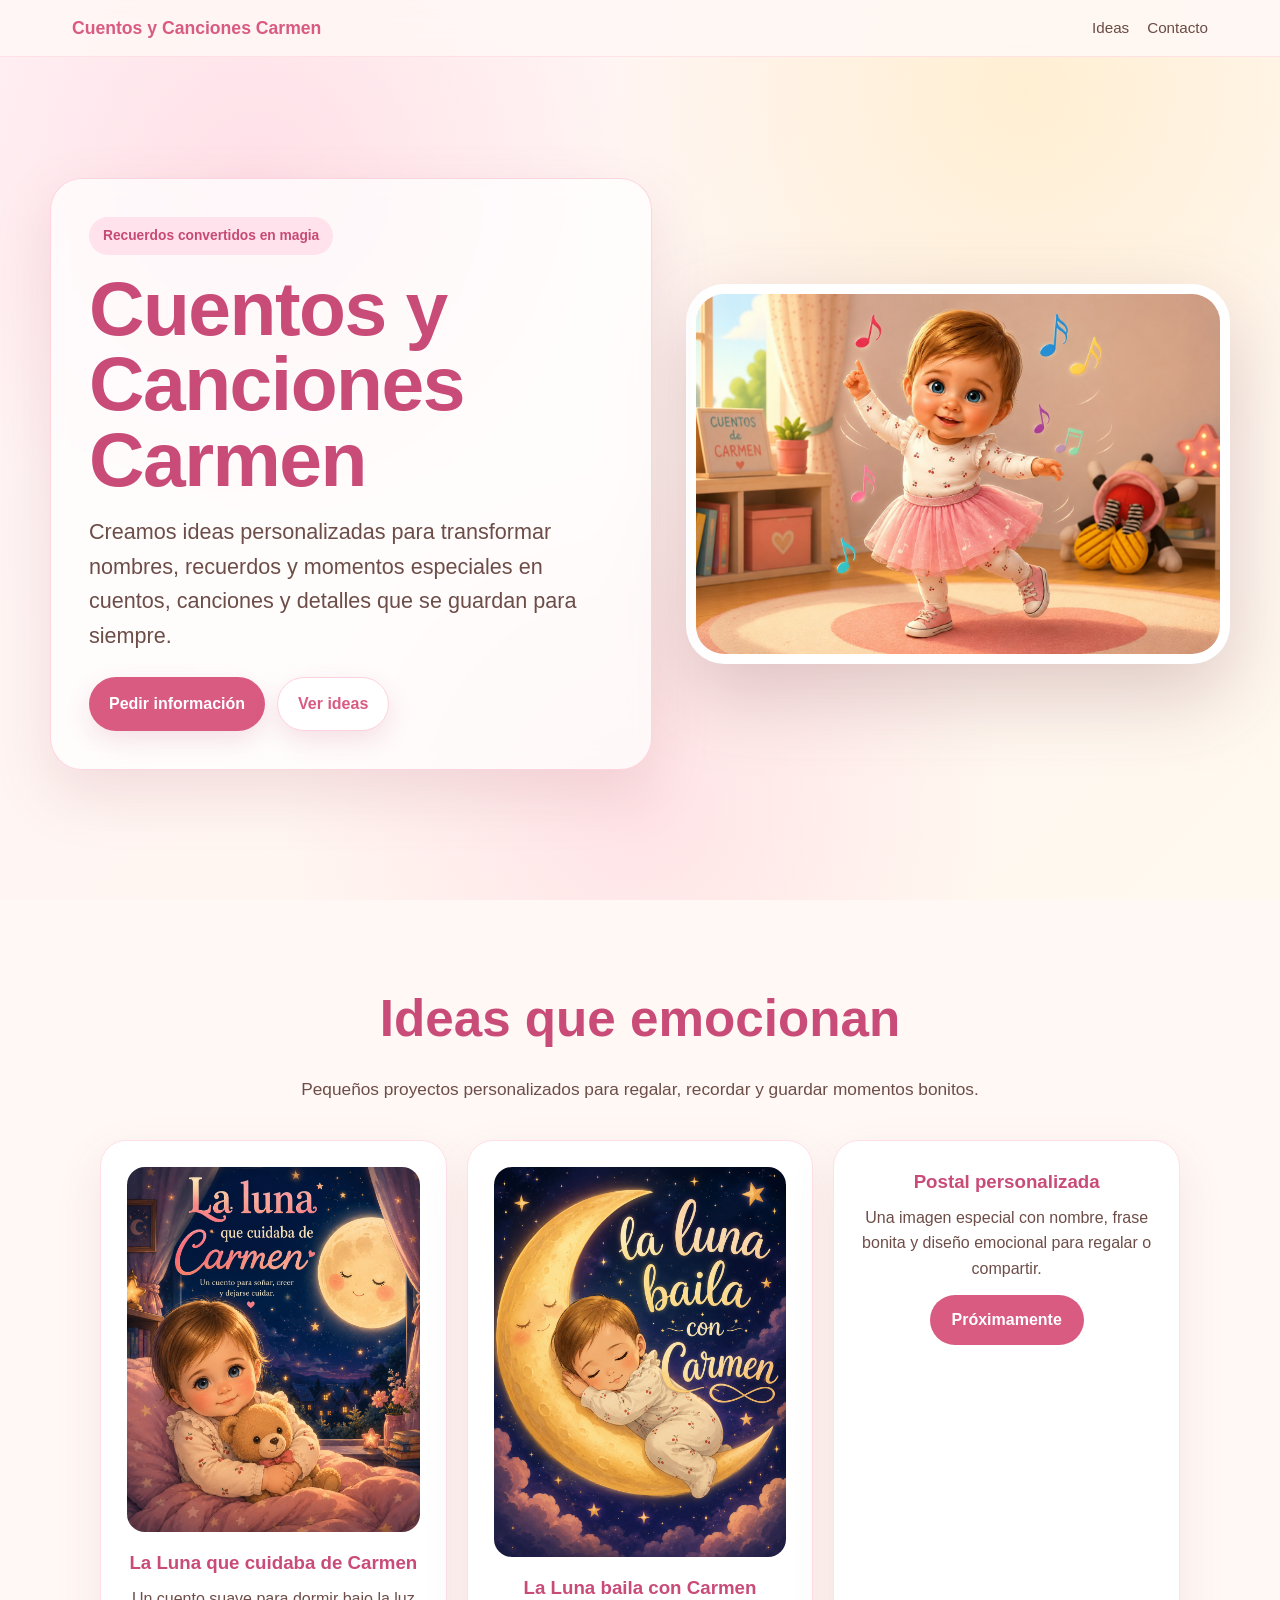
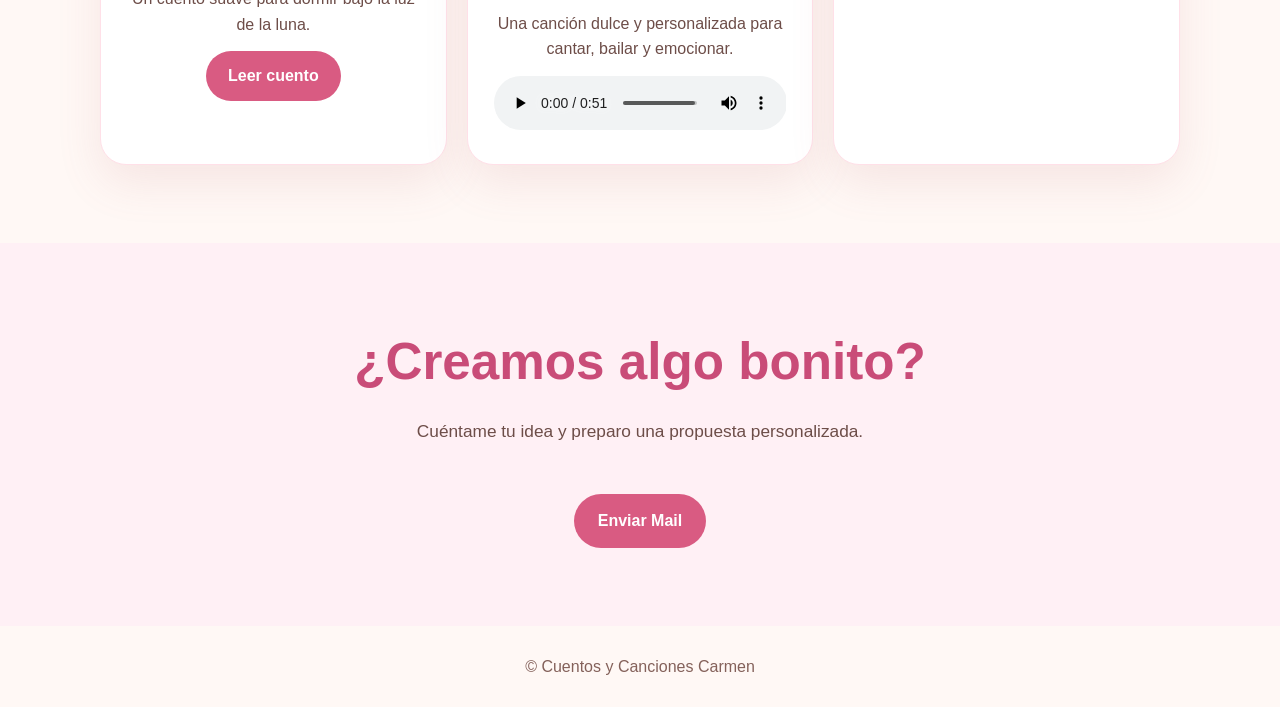
==== index.html @ cefacd6f "Update index.html" ====
<!DOCTYPE html>
<html lang="es">
<head>
  <meta charset="UTF-8" />
  <meta name="viewport" content="width=device-width, initial-scale=1.0" />
  <title>Cuentos y Canciones Carmen</title>
  <meta name="description" content="Ideas personalizadas para convertir recuerdos bonitos en cuentos, canciones y detalles únicos." />

  <style>
    *{box-sizing:border-box;margin:0;padding:0}
    html{scroll-behavior:smooth}
    body{font-family:Arial, Helvetica, sans-serif;background:#fff8f5;color:#4a2f2a;line-height:1.6;overflow-x:hidden}
    a{text-decoration:none;color:inherit}

    .navbar{position:fixed;top:0;left:0;width:100%;z-index:20;background:rgba(255,248,245,.88);backdrop-filter:blur(12px);border-bottom:1px solid rgba(255,198,211,.45)}
    .nav-inner{max-width:1180px;margin:auto;padding:14px 22px;display:flex;align-items:center;justify-content:space-between;gap:16px}
    .logo{font-weight:800;color:#d95b82;font-size:1.1rem}
    .menu{display:flex;gap:18px;font-size:.95rem;color:#6b4b45}
    .menu a:hover{color:#d95b82}

    .hero{min-height:100vh;position:relative;display:flex;align-items:center;justify-content:center;padding:92px 20px 44px;overflow:hidden;background:linear-gradient(135deg,#fff3f5,#fff9ef)}
    .hero::before{content:"";position:absolute;inset:0;background:radial-gradient(circle at 20% 20%,rgba(255,213,225,.65),transparent 30%),radial-gradient(circle at 80% 10%,rgba(255,230,171,.45),transparent 32%),radial-gradient(circle at 50% 90%,rgba(255,195,214,.38),transparent 35%);z-index:0}
    .hero-wrap{position:relative;z-index:2;width:min(1180px,100%);display:grid;grid-template-columns:1.05fr .95fr;align-items:center;gap:34px}
    .hero-text{background:rgba(255,255,255,.72);border:1px solid rgba(255,199,214,.75);box-shadow:0 24px 60px rgba(165,85,98,.16);border-radius:32px;padding:38px;backdrop-filter:blur(10px)}
    .eyebrow{display:inline-block;background:#ffe2eb;color:#c64a74;padding:8px 14px;border-radius:999px;font-weight:700;font-size:.86rem;margin-bottom:16px}
    h1{font-size:clamp(2.3rem,6vw,5.2rem);line-height:.98;color:#c94c78;margin-bottom:18px;letter-spacing:-1.5px}
    .subtitle{font-size:clamp(1.05rem,2vw,1.35rem);color:#6d4d48;max-width:560px;margin-bottom:24px}
    .buttons{display:flex;flex-wrap:wrap;gap:12px}
    .btn{display:inline-flex;align-items:center;justify-content:center;padding:13px 20px;border-radius:999px;font-weight:800;transition:.25s ease;box-shadow:0 10px 24px rgba(194,83,117,.16)}
    .btn.primary{background:#d95b82;color:white}
    .btn.secondary{background:white;color:#d95b82;border:1px solid #ffd0dd}
    .btn:hover{transform:translateY(-2px)}

    .hero-image-card{border-radius:38px;overflow:hidden;box-shadow:0 30px 80px rgba(137,74,82,.28);border:10px solid rgba(255,255,255,.85);background:white}
    .hero-image-card img{display:block;width:100%;height:100%;min-height:360px;max-height:720px;object-fit:cover;object-position:center}

    section{padding:78px 22px}
    .container{max-width:1080px;margin:auto}
    .section-title{text-align:center;font-size:clamp(2rem,4vw,3.2rem);color:#c94c78;margin-bottom:16px}
    .section-text{text-align:center;max-width:760px;margin:0 auto 36px;color:#6d4d48;font-size:1.08rem}

    .cards{display:grid;grid-template-columns:repeat(3,1fr);gap:20px}
    .card{background:white;border-radius:26px;padding:26px;box-shadow:0 18px 45px rgba(180,99,111,.12);border:1px solid #ffe0e8;text-align:center}
    .card h3{color:#c94c78;margin-bottom:8px}
    .card p{color:#6d4d48}

    .idea-image{
      width:100%;
      max-width:440px;
      height:auto;
      border-radius:18px;
      display:block;
      margin:0 auto 16px;
    }

    .btn-idea{
      display:inline-block;
      margin-top:14px;
      padding:12px 22px;
      background:#d95b82;
      color:white;
      border-radius:999px;
      font-weight:800;
      transition:.25s ease;
    }

    .btn-idea:hover{
      background:#c94c78;
      transform:translateY(-2px);
    }

    audio{
      width:100%;
      margin-top:14px;
    }

    .contact{background:#fff0f5;text-align:center}
    .mail{display:inline-flex;margin-top:12px;background:#d95b82;color:white;padding:14px 24px;border-radius:999px;font-weight:800}
    footer{text-align:center;padding:28px;color:#84615a;background:#fff8f5}

    @media(max-width:850px){
      .menu{display:none}
      .hero{padding-top:86px}
      .hero-wrap{grid-template-columns:1fr;gap:24px}
      .hero-text{padding:28px;border-radius:26px;text-align:center;order:2}
      .buttons{justify-content:center}
      .hero-image-card{order:1;border-width:7px;border-radius:28px}
      .hero-image-card img{min-height:300px;max-height:480px}
      .cards{grid-template-columns:1fr}
    }
  </style>
</head>

<body>

  <header class="navbar">
    <div class="nav-inner">
      <a class="logo" href="#inicio">Cuentos y Canciones Carmen</a>
      <nav class="menu">
        <a href="#ideas">Ideas</a>
        <a href="#contacto">Contacto</a>
      </nav>
    </div>
  </header>

  <main id="inicio" class="hero">
    <div class="hero-wrap">
      <div class="hero-text">
        <span class="eyebrow">Recuerdos convertidos en magia</span>
        <h1>Cuentos y Canciones Carmen</h1>
        <p class="subtitle">Creamos ideas personalizadas para transformar nombres, recuerdos y momentos especiales en cuentos, canciones y detalles que se guardan para siempre.</p>
        <div class="buttons">
          <a class="btn primary" href="#contacto">Pedir información</a>
          <a class="btn secondary" href="#ideas">Ver ideas</a>
        </div>
      </div>

      <div class="hero-image-card">
        <img src="hero-carmen.jpg" alt="Niña animada en un mundo mágico" />
      </div>
    </div>
  </main>

  <section id="ideas">
    <div class="container">
      <h2 class="section-title">Ideas que emocionan</h2>
      <p class="section-text">Pequeños proyectos personalizados para regalar, recordar y guardar momentos bonitos.</p>

      <div class="cards">

        <article class="card">
          <img src="portada-luna-carmen.png"
               alt="La Luna que cuidaba de Carmen"
               class="idea-image">

          <h3>La Luna que cuidaba de Carmen</h3>
          <p>Un cuento suave para dormir bajo la luz de la luna.</p>

          <a href="luna-carmen.html"
             target="_blank"
             class="btn-idea">
            Leer cuento
          </a>
        </article>

        <article class="card">
          <img src="luna-carmen.png"
               alt="La Luna baila con Carmen"
               class="idea-image">

          <h3>La Luna baila con Carmen</h3>
          <p>Una canción dulce y personalizada para cantar, bailar y emocionar.</p>

          <audio controls>
            <source src="la-luna-baila-con-carmen.mp3" type="audio/mpeg">
            Tu navegador no soporta audio.
          </audio>
        </article>

        <article class="card">
          <h3>Postal personalizada</h3>
          <p>Una imagen especial con nombre, frase bonita y diseño emocional para regalar o compartir.</p>

          <a href="#contacto" class="btn-idea">
            Próximamente
          </a>
        </article>

      </div>
    </div>
  </section>

  <section id="contacto" class="contact">
    <div class="container">
      <h2 class="section-title">¿Creamos algo bonito?</h2>
      <p class="section-text">Cuéntame tu idea y preparo una propuesta personalizada.</p>
      <a class="mail" href="mailto:carmenycuentos@gmail.com">Enviar Mail</a>
    </div>
  </section>

  <footer>© Cuentos y Canciones Carmen</footer>

</body>
</html>
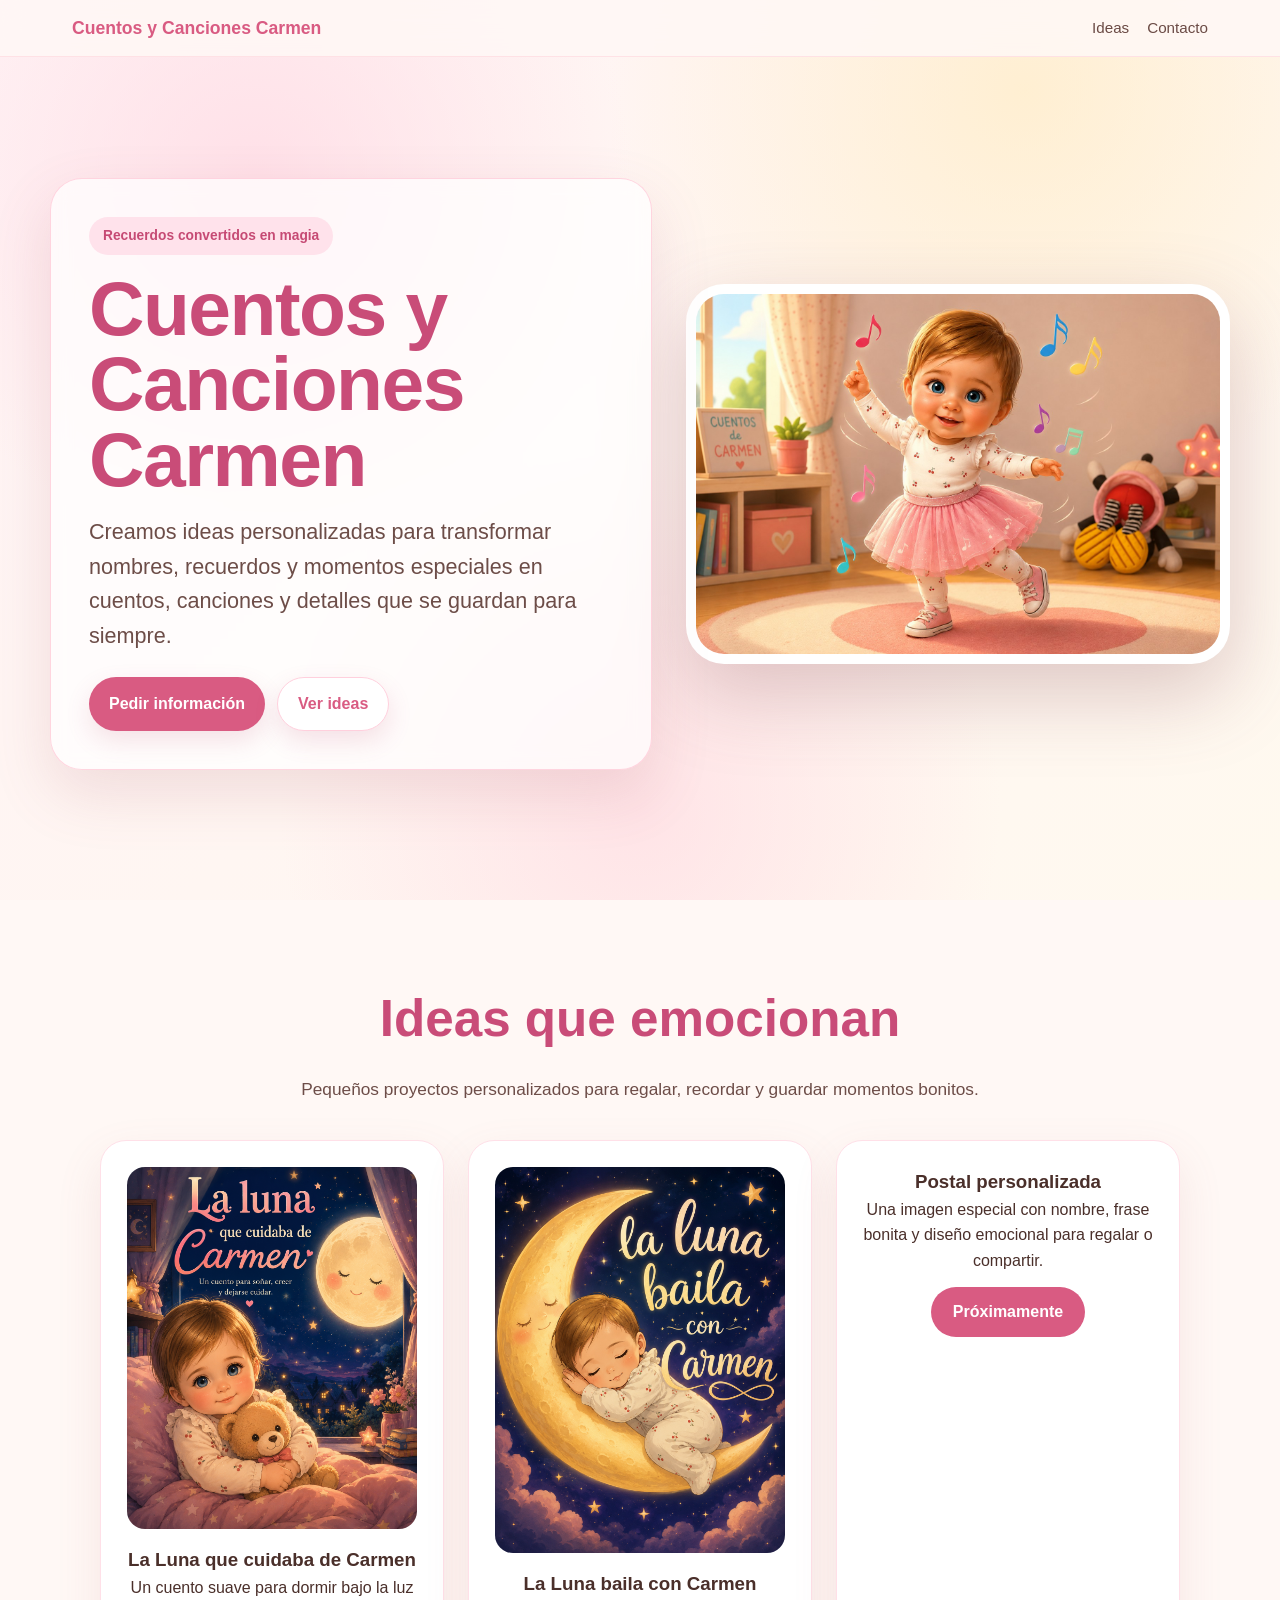
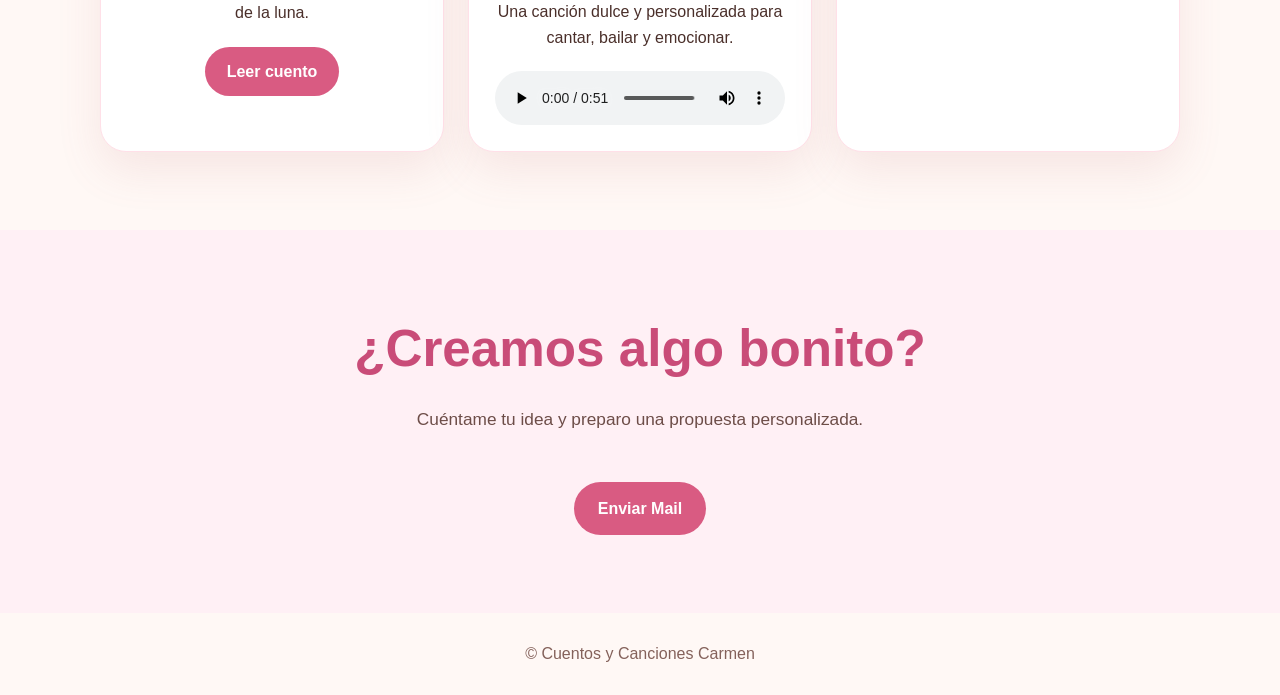
==== commit 5ea19fe7: "Update index.html" ====
--- a/index.html
+++ b/index.html
@@ -38,11 +38,49 @@
     .container{max-width:1080px;margin:auto}
     .section-title{text-align:center;font-size:clamp(2rem,4vw,3.2rem);color:#c94c78;margin-bottom:16px}
     .section-text{text-align:center;max-width:760px;margin:0 auto 36px;color:#6d4d48;font-size:1.08rem}
-
-    .cards{display:grid;grid-template-columns:repeat(3,1fr);gap:20px}
-    .card{background:white;border-radius:26px;padding:26px;box-shadow:0 18px 45px rgba(180,99,111,.12);border:1px solid #ffe0e8;text-align:center}
-    .card h3{color:#c94c78;margin-bottom:8px}
-    .card p{color:#6d4d48}
+.cards{
+  display:grid;
+  grid-template-columns:repeat(3,1fr);
+  gap:24px;
+  align-items:stretch;
+}
+
+.card{
+  background:white;
+  border-radius:26px;
+  padding:26px;
+  box-shadow:0 18px 45px rgba(180,99,111,.12);
+  border:1px solid #ffe0e8;
+  text-align:center;
+  display:flex;
+  flex-direction:column;
+  align-items:center;
+}
+
+.card p{
+  min-height:58px;
+}
+
+.idea-image{
+  width:100%;
+  max-width:330px;
+  height:410px;
+  object-fit:cover;
+  border-radius:18px;
+  display:block;
+  margin:0 auto 20px;
+}
+
+.btn-idea{
+  display:inline-block;
+  margin-top:auto;
+  padding:12px 22px;
+  background:#d95b82;
+  color:white;
+  border-radius:999px;
+  font-weight:800;
+  transition:.25s ease;
+}
 
     .idea-image{
       width:100%;
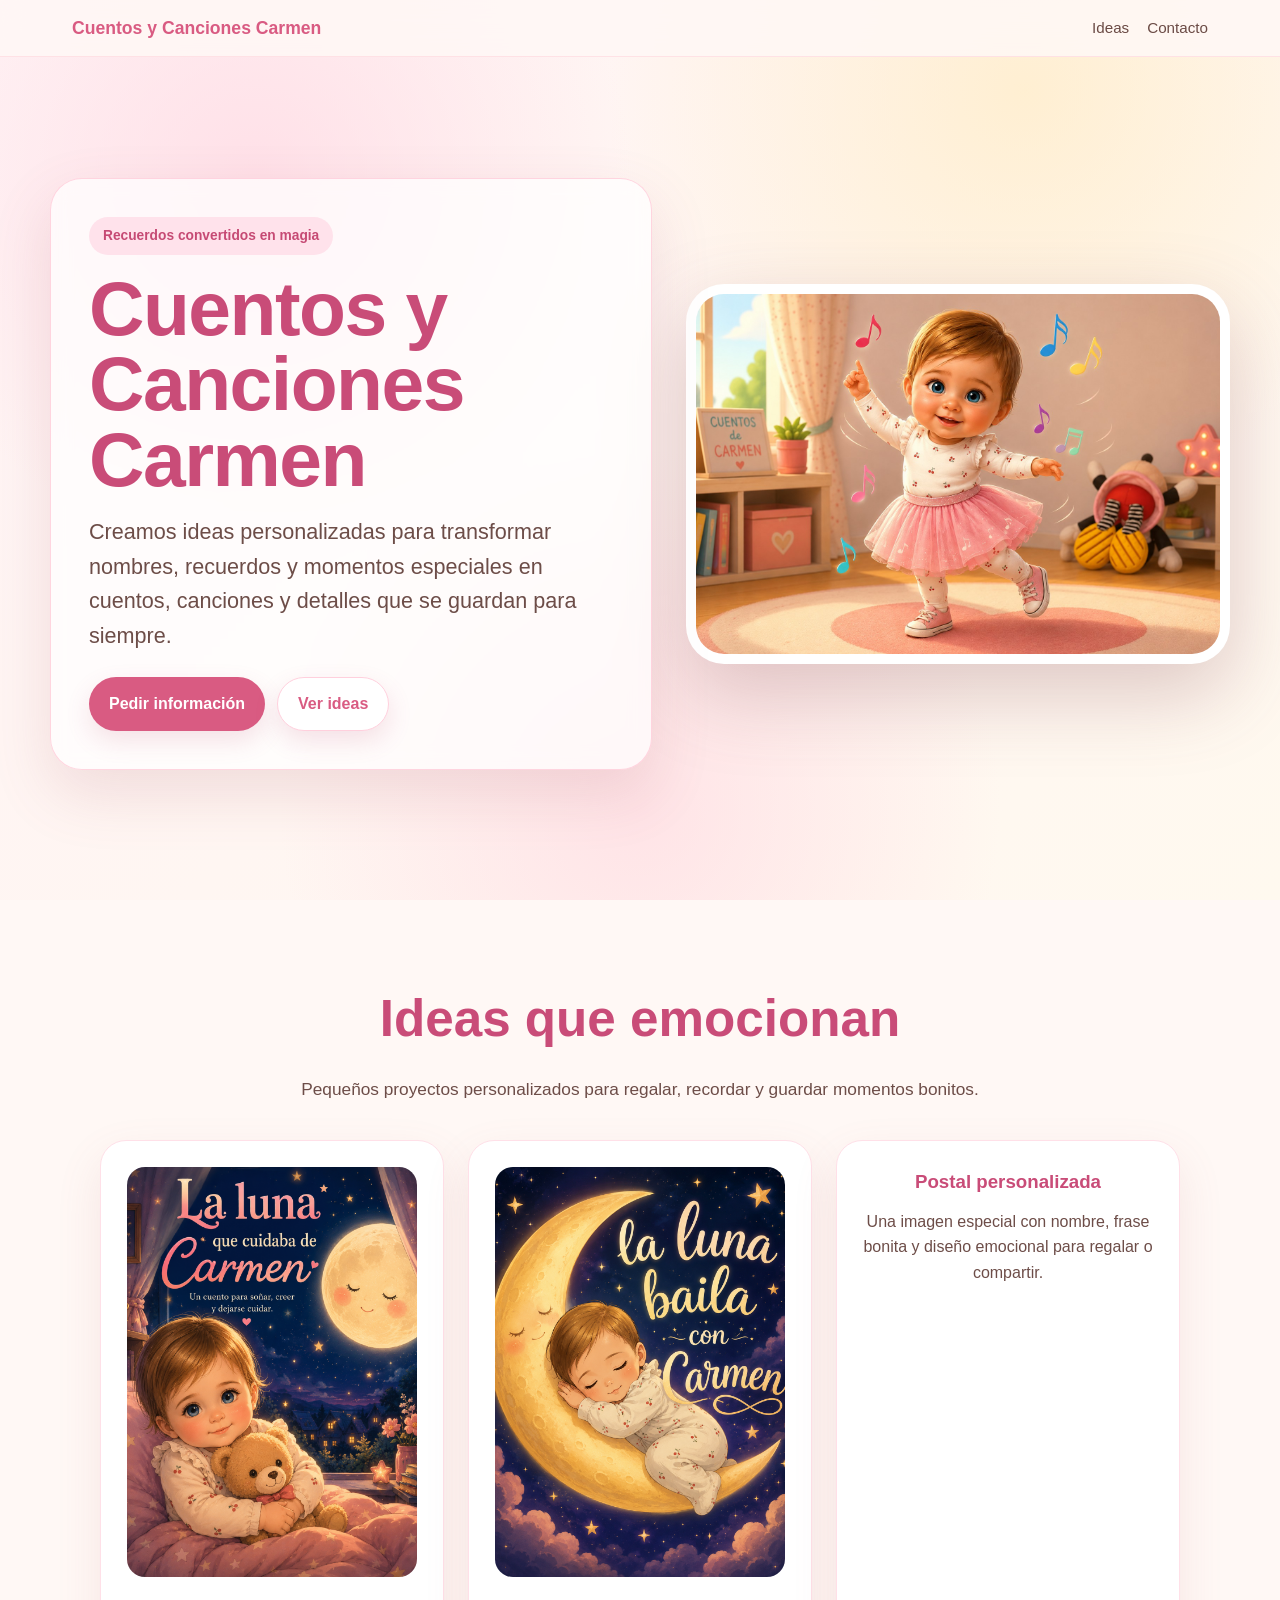
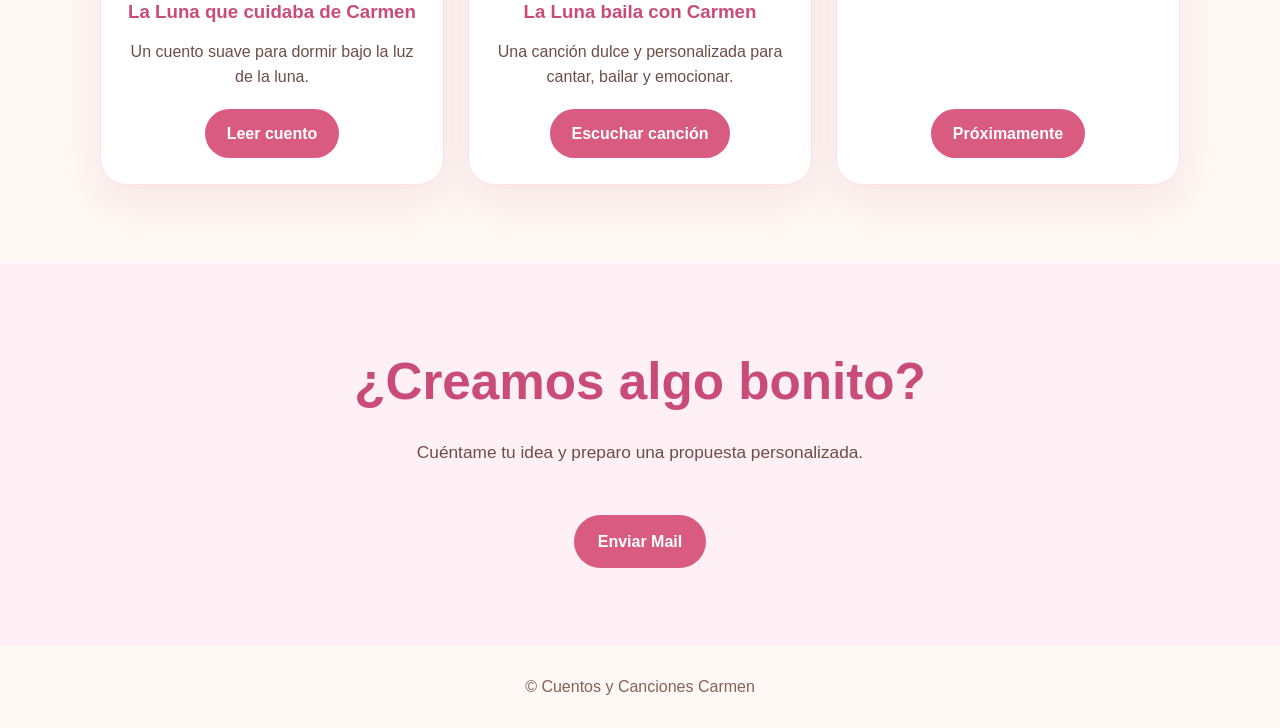
==== commit 668ad75e: "Update index.html" ====
--- a/index.html
+++ b/index.html
@@ -3,97 +3,257 @@
 <head>
   <meta charset="UTF-8" />
   <meta name="viewport" content="width=device-width, initial-scale=1.0" />
+
   <title>Cuentos y Canciones Carmen</title>
+
   <meta name="description" content="Ideas personalizadas para convertir recuerdos bonitos en cuentos, canciones y detalles únicos." />
 
   <style>
-    *{box-sizing:border-box;margin:0;padding:0}
-    html{scroll-behavior:smooth}
-    body{font-family:Arial, Helvetica, sans-serif;background:#fff8f5;color:#4a2f2a;line-height:1.6;overflow-x:hidden}
-    a{text-decoration:none;color:inherit}
-
-    .navbar{position:fixed;top:0;left:0;width:100%;z-index:20;background:rgba(255,248,245,.88);backdrop-filter:blur(12px);border-bottom:1px solid rgba(255,198,211,.45)}
-    .nav-inner{max-width:1180px;margin:auto;padding:14px 22px;display:flex;align-items:center;justify-content:space-between;gap:16px}
-    .logo{font-weight:800;color:#d95b82;font-size:1.1rem}
-    .menu{display:flex;gap:18px;font-size:.95rem;color:#6b4b45}
-    .menu a:hover{color:#d95b82}
-
-    .hero{min-height:100vh;position:relative;display:flex;align-items:center;justify-content:center;padding:92px 20px 44px;overflow:hidden;background:linear-gradient(135deg,#fff3f5,#fff9ef)}
-    .hero::before{content:"";position:absolute;inset:0;background:radial-gradient(circle at 20% 20%,rgba(255,213,225,.65),transparent 30%),radial-gradient(circle at 80% 10%,rgba(255,230,171,.45),transparent 32%),radial-gradient(circle at 50% 90%,rgba(255,195,214,.38),transparent 35%);z-index:0}
-    .hero-wrap{position:relative;z-index:2;width:min(1180px,100%);display:grid;grid-template-columns:1.05fr .95fr;align-items:center;gap:34px}
-    .hero-text{background:rgba(255,255,255,.72);border:1px solid rgba(255,199,214,.75);box-shadow:0 24px 60px rgba(165,85,98,.16);border-radius:32px;padding:38px;backdrop-filter:blur(10px)}
-    .eyebrow{display:inline-block;background:#ffe2eb;color:#c64a74;padding:8px 14px;border-radius:999px;font-weight:700;font-size:.86rem;margin-bottom:16px}
-    h1{font-size:clamp(2.3rem,6vw,5.2rem);line-height:.98;color:#c94c78;margin-bottom:18px;letter-spacing:-1.5px}
-    .subtitle{font-size:clamp(1.05rem,2vw,1.35rem);color:#6d4d48;max-width:560px;margin-bottom:24px}
-    .buttons{display:flex;flex-wrap:wrap;gap:12px}
-    .btn{display:inline-flex;align-items:center;justify-content:center;padding:13px 20px;border-radius:999px;font-weight:800;transition:.25s ease;box-shadow:0 10px 24px rgba(194,83,117,.16)}
-    .btn.primary{background:#d95b82;color:white}
-    .btn.secondary{background:white;color:#d95b82;border:1px solid #ffd0dd}
-    .btn:hover{transform:translateY(-2px)}
-
-    .hero-image-card{border-radius:38px;overflow:hidden;box-shadow:0 30px 80px rgba(137,74,82,.28);border:10px solid rgba(255,255,255,.85);background:white}
-    .hero-image-card img{display:block;width:100%;height:100%;min-height:360px;max-height:720px;object-fit:cover;object-position:center}
-
-    section{padding:78px 22px}
-    .container{max-width:1080px;margin:auto}
-    .section-title{text-align:center;font-size:clamp(2rem,4vw,3.2rem);color:#c94c78;margin-bottom:16px}
-    .section-text{text-align:center;max-width:760px;margin:0 auto 36px;color:#6d4d48;font-size:1.08rem}
-.cards{
-  display:grid;
-  grid-template-columns:repeat(3,1fr);
-  gap:24px;
-  align-items:stretch;
-}
-
-.card{
-  background:white;
-  border-radius:26px;
-  padding:26px;
-  box-shadow:0 18px 45px rgba(180,99,111,.12);
-  border:1px solid #ffe0e8;
-  text-align:center;
-  display:flex;
-  flex-direction:column;
-  align-items:center;
-}
-
-.card p{
-  min-height:58px;
-}
-
-.idea-image{
-  width:100%;
-  max-width:330px;
-  height:410px;
-  object-fit:cover;
-  border-radius:18px;
-  display:block;
-  margin:0 auto 20px;
-}
-
-.btn-idea{
-  display:inline-block;
-  margin-top:auto;
-  padding:12px 22px;
-  background:#d95b82;
-  color:white;
-  border-radius:999px;
-  font-weight:800;
-  transition:.25s ease;
-}
+
+    *{
+      box-sizing:border-box;
+      margin:0;
+      padding:0;
+    }
+
+    html{
+      scroll-behavior:smooth;
+    }
+
+    body{
+      font-family:Arial, Helvetica, sans-serif;
+      background:#fff8f5;
+      color:#4a2f2a;
+      line-height:1.6;
+      overflow-x:hidden;
+    }
+
+    a{
+      text-decoration:none;
+      color:inherit;
+    }
+
+    .navbar{
+      position:fixed;
+      top:0;
+      left:0;
+      width:100%;
+      z-index:20;
+      background:rgba(255,248,245,.88);
+      backdrop-filter:blur(12px);
+      border-bottom:1px solid rgba(255,198,211,.45);
+    }
+
+    .nav-inner{
+      max-width:1180px;
+      margin:auto;
+      padding:14px 22px;
+      display:flex;
+      align-items:center;
+      justify-content:space-between;
+      gap:16px;
+    }
+
+    .logo{
+      font-weight:800;
+      color:#d95b82;
+      font-size:1.1rem;
+    }
+
+    .menu{
+      display:flex;
+      gap:18px;
+      font-size:.95rem;
+      color:#6b4b45;
+    }
+
+    .menu a:hover{
+      color:#d95b82;
+    }
+
+    .hero{
+      min-height:100vh;
+      position:relative;
+      display:flex;
+      align-items:center;
+      justify-content:center;
+      padding:92px 20px 44px;
+      overflow:hidden;
+      background:linear-gradient(135deg,#fff3f5,#fff9ef);
+    }
+
+    .hero::before{
+      content:"";
+      position:absolute;
+      inset:0;
+      background:
+      radial-gradient(circle at 20% 20%,rgba(255,213,225,.65),transparent 30%),
+      radial-gradient(circle at 80% 10%,rgba(255,230,171,.45),transparent 32%),
+      radial-gradient(circle at 50% 90%,rgba(255,195,214,.38),transparent 35%);
+      z-index:0;
+    }
+
+    .hero-wrap{
+      position:relative;
+      z-index:2;
+      width:min(1180px,100%);
+      display:grid;
+      grid-template-columns:1.05fr .95fr;
+      align-items:center;
+      gap:34px;
+    }
+
+    .hero-text{
+      background:rgba(255,255,255,.72);
+      border:1px solid rgba(255,199,214,.75);
+      box-shadow:0 24px 60px rgba(165,85,98,.16);
+      border-radius:32px;
+      padding:38px;
+      backdrop-filter:blur(10px);
+    }
+
+    .eyebrow{
+      display:inline-block;
+      background:#ffe2eb;
+      color:#c64a74;
+      padding:8px 14px;
+      border-radius:999px;
+      font-weight:700;
+      font-size:.86rem;
+      margin-bottom:16px;
+    }
+
+    h1{
+      font-size:clamp(2.3rem,6vw,5.2rem);
+      line-height:.98;
+      color:#c94c78;
+      margin-bottom:18px;
+      letter-spacing:-1.5px;
+    }
+
+    .subtitle{
+      font-size:clamp(1.05rem,2vw,1.35rem);
+      color:#6d4d48;
+      max-width:560px;
+      margin-bottom:24px;
+    }
+
+    .buttons{
+      display:flex;
+      flex-wrap:wrap;
+      gap:12px;
+    }
+
+    .btn{
+      display:inline-flex;
+      align-items:center;
+      justify-content:center;
+      padding:13px 20px;
+      border-radius:999px;
+      font-weight:800;
+      transition:.25s ease;
+      box-shadow:0 10px 24px rgba(194,83,117,.16);
+    }
+
+    .btn.primary{
+      background:#d95b82;
+      color:white;
+    }
+
+    .btn.secondary{
+      background:white;
+      color:#d95b82;
+      border:1px solid #ffd0dd;
+    }
+
+    .btn:hover{
+      transform:translateY(-2px);
+    }
+
+    .hero-image-card{
+      border-radius:38px;
+      overflow:hidden;
+      box-shadow:0 30px 80px rgba(137,74,82,.28);
+      border:10px solid rgba(255,255,255,.85);
+      background:white;
+    }
+
+    .hero-image-card img{
+      display:block;
+      width:100%;
+      height:100%;
+      min-height:360px;
+      max-height:720px;
+      object-fit:cover;
+      object-position:center;
+    }
+
+    section{
+      padding:78px 22px;
+    }
+
+    .container{
+      max-width:1080px;
+      margin:auto;
+    }
+
+    .section-title{
+      text-align:center;
+      font-size:clamp(2rem,4vw,3.2rem);
+      color:#c94c78;
+      margin-bottom:16px;
+    }
+
+    .section-text{
+      text-align:center;
+      max-width:760px;
+      margin:0 auto 36px;
+      color:#6d4d48;
+      font-size:1.08rem;
+    }
+
+    .cards{
+      display:grid;
+      grid-template-columns:repeat(3,1fr);
+      gap:24px;
+      align-items:stretch;
+    }
+
+    .card{
+      background:white;
+      border-radius:26px;
+      padding:26px;
+      box-shadow:0 18px 45px rgba(180,99,111,.12);
+      border:1px solid #ffe0e8;
+      text-align:center;
+      display:flex;
+      flex-direction:column;
+      align-items:center;
+    }
+
+    .card h3{
+      color:#c94c78;
+      margin-bottom:12px;
+    }
+
+    .card p{
+      color:#6d4d48;
+      min-height:70px;
+    }
 
     .idea-image{
       width:100%;
-      max-width:440px;
-      height:auto;
+      max-width:330px;
+      height:410px;
+      object-fit:cover;
       border-radius:18px;
       display:block;
-      margin:0 auto 16px;
+      margin:0 auto 20px;
     }
 
     .btn-idea{
       display:inline-block;
-      margin-top:14px;
+      margin-top:auto;
       padding:12px 22px;
       background:#d95b82;
       color:white;
@@ -107,25 +267,71 @@
       transform:translateY(-2px);
     }
 
-    audio{
-      width:100%;
-      margin-top:14px;
-    }
-
-    .contact{background:#fff0f5;text-align:center}
-    .mail{display:inline-flex;margin-top:12px;background:#d95b82;color:white;padding:14px 24px;border-radius:999px;font-weight:800}
-    footer{text-align:center;padding:28px;color:#84615a;background:#fff8f5}
+    .contact{
+      background:#fff0f5;
+      text-align:center;
+    }
+
+    .mail{
+      display:inline-flex;
+      margin-top:12px;
+      background:#d95b82;
+      color:white;
+      padding:14px 24px;
+      border-radius:999px;
+      font-weight:800;
+    }
+
+    footer{
+      text-align:center;
+      padding:28px;
+      color:#84615a;
+      background:#fff8f5;
+    }
 
     @media(max-width:850px){
-      .menu{display:none}
-      .hero{padding-top:86px}
-      .hero-wrap{grid-template-columns:1fr;gap:24px}
-      .hero-text{padding:28px;border-radius:26px;text-align:center;order:2}
-      .buttons{justify-content:center}
-      .hero-image-card{order:1;border-width:7px;border-radius:28px}
-      .hero-image-card img{min-height:300px;max-height:480px}
-      .cards{grid-template-columns:1fr}
-    }
+
+      .menu{
+        display:none;
+      }
+
+      .hero{
+        padding-top:86px;
+      }
+
+      .hero-wrap{
+        grid-template-columns:1fr;
+        gap:24px;
+      }
+
+      .hero-text{
+        padding:28px;
+        border-radius:26px;
+        text-align:center;
+        order:2;
+      }
+
+      .buttons{
+        justify-content:center;
+      }
+
+      .hero-image-card{
+        order:1;
+        border-width:7px;
+        border-radius:28px;
+      }
+
+      .hero-image-card img{
+        min-height:300px;
+        max-height:480px;
+      }
+
+      .cards{
+        grid-template-columns:1fr;
+      }
+
+    }
+
   </style>
 </head>
 
@@ -134,6 +340,7 @@
   <header class="navbar">
     <div class="nav-inner">
       <a class="logo" href="#inicio">Cuentos y Canciones Carmen</a>
+
       <nav class="menu">
         <a href="#ideas">Ideas</a>
         <a href="#contacto">Contacto</a>
@@ -142,81 +349,150 @@
   </header>
 
   <main id="inicio" class="hero">
+
     <div class="hero-wrap">
+
       <div class="hero-text">
-        <span class="eyebrow">Recuerdos convertidos en magia</span>
-        <h1>Cuentos y Canciones Carmen</h1>
-        <p class="subtitle">Creamos ideas personalizadas para transformar nombres, recuerdos y momentos especiales en cuentos, canciones y detalles que se guardan para siempre.</p>
+
+        <span class="eyebrow">
+          Recuerdos convertidos en magia
+        </span>
+
+        <h1>
+          Cuentos y Canciones Carmen
+        </h1>
+
+        <p class="subtitle">
+          Creamos ideas personalizadas para transformar nombres, recuerdos y momentos especiales en cuentos, canciones y detalles que se guardan para siempre.
+        </p>
+
         <div class="buttons">
-          <a class="btn primary" href="#contacto">Pedir información</a>
-          <a class="btn secondary" href="#ideas">Ver ideas</a>
+          <a class="btn primary" href="#contacto">
+            Pedir información
+          </a>
+
+          <a class="btn secondary" href="#ideas">
+            Ver ideas
+          </a>
         </div>
+
       </div>
 
       <div class="hero-image-card">
         <img src="hero-carmen.jpg" alt="Niña animada en un mundo mágico" />
       </div>
+
     </div>
+
   </main>
 
   <section id="ideas">
+
     <div class="container">
-      <h2 class="section-title">Ideas que emocionan</h2>
-      <p class="section-text">Pequeños proyectos personalizados para regalar, recordar y guardar momentos bonitos.</p>
+
+      <h2 class="section-title">
+        Ideas que emocionan
+      </h2>
+
+      <p class="section-text">
+        Pequeños proyectos personalizados para regalar, recordar y guardar momentos bonitos.
+      </p>
 
       <div class="cards">
 
         <article class="card">
-          <img src="portada-luna-carmen.png"
-               alt="La Luna que cuidaba de Carmen"
-               class="idea-image">
-
-          <h3>La Luna que cuidaba de Carmen</h3>
-          <p>Un cuento suave para dormir bajo la luz de la luna.</p>
+
+          <img
+            src="portada-luna-carmen.png"
+            alt="La Luna que cuidaba de Carmen"
+            class="idea-image">
+
+          <h3>
+            La Luna que cuidaba de Carmen
+          </h3>
+
+          <p>
+            Un cuento suave para dormir bajo la luz de la luna.
+          </p>
 
           <a href="luna-carmen.html"
              target="_blank"
              class="btn-idea">
             Leer cuento
           </a>
+
         </article>
 
         <article class="card">
-          <img src="luna-carmen.png"
-               alt="La Luna baila con Carmen"
-               class="idea-image">
-
-          <h3>La Luna baila con Carmen</h3>
-          <p>Una canción dulce y personalizada para cantar, bailar y emocionar.</p>
-
-          <audio controls>
-            <source src="la-luna-baila-con-carmen.mp3" type="audio/mpeg">
-            Tu navegador no soporta audio.
-          </audio>
+
+          <img
+            src="luna-carmen.png"
+            alt="La Luna baila con Carmen"
+            class="idea-image">
+
+          <h3>
+            La Luna baila con Carmen
+          </h3>
+
+          <p>
+            Una canción dulce y personalizada para cantar, bailar y emocionar.
+          </p>
+
+          <a href="la-luna-baila-con-carmen.mp3"
+             target="_blank"
+             class="btn-idea">
+            Escuchar canción
+          </a>
+
         </article>
 
         <article class="card">
-          <h3>Postal personalizada</h3>
-          <p>Una imagen especial con nombre, frase bonita y diseño emocional para regalar o compartir.</p>
-
-          <a href="#contacto" class="btn-idea">
+
+          <h3>
+            Postal personalizada
+          </h3>
+
+          <p>
+            Una imagen especial con nombre, frase bonita y diseño emocional para regalar o compartir.
+          </p>
+
+          <a href="#contacto"
+             class="btn-idea">
             Próximamente
           </a>
+
         </article>
 
       </div>
+
     </div>
+
   </section>
 
   <section id="contacto" class="contact">
+
     <div class="container">
-      <h2 class="section-title">¿Creamos algo bonito?</h2>
-      <p class="section-text">Cuéntame tu idea y preparo una propuesta personalizada.</p>
-      <a class="mail" href="mailto:carmenycuentos@gmail.com">Enviar Mail</a>
+
+      <h2 class="section-title">
+        ¿Creamos algo bonito?
+      </h2>
+
+      <p class="section-text">
+        Cuéntame tu idea y preparo una propuesta personalizada.
+      </p>
+
+      <a class="mail"
+         href="mailto:carmenycuentos@gmail.com">
+        Enviar Mail
+      </a>
+
     </div>
+
   </section>
 
-  <footer>© Cuentos y Canciones Carmen</footer>
+  <footer>
+    © Cuentos y Canciones Carmen
+  </footer>
 
 </body>
 </html>
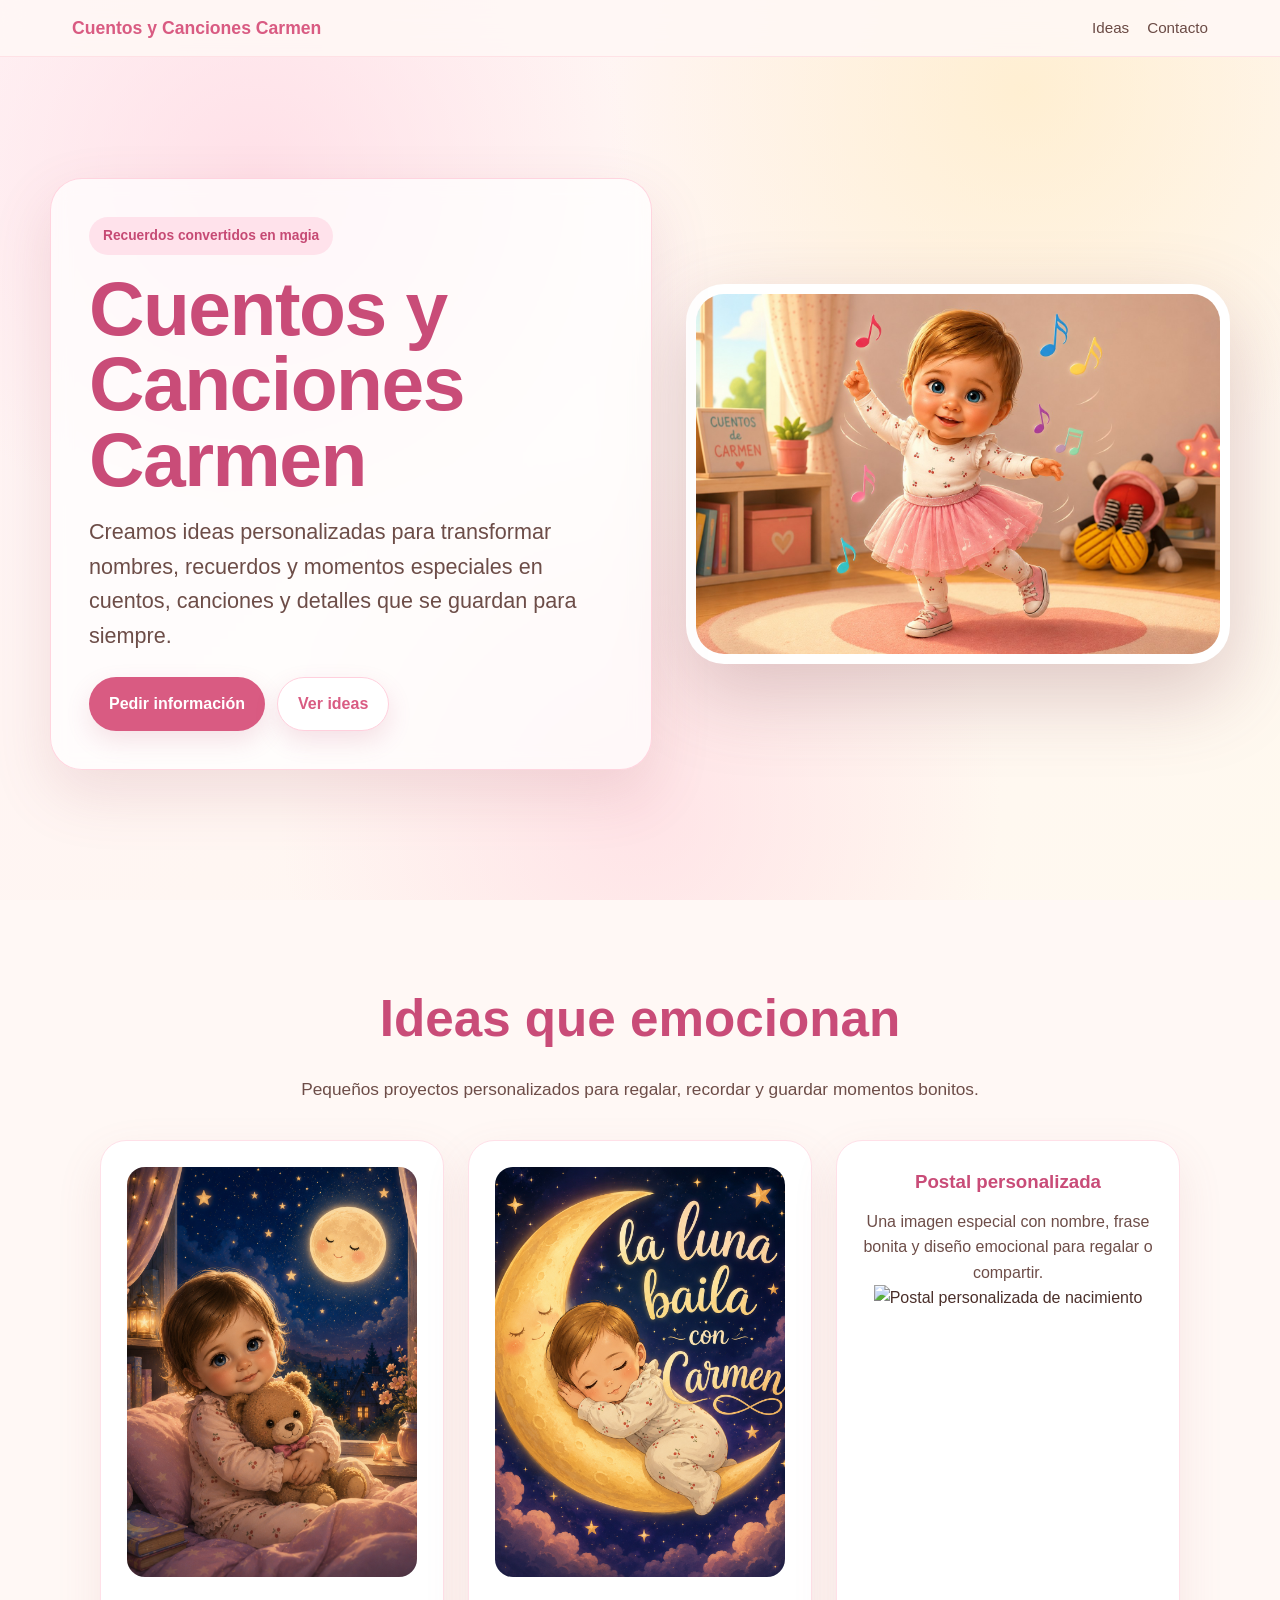
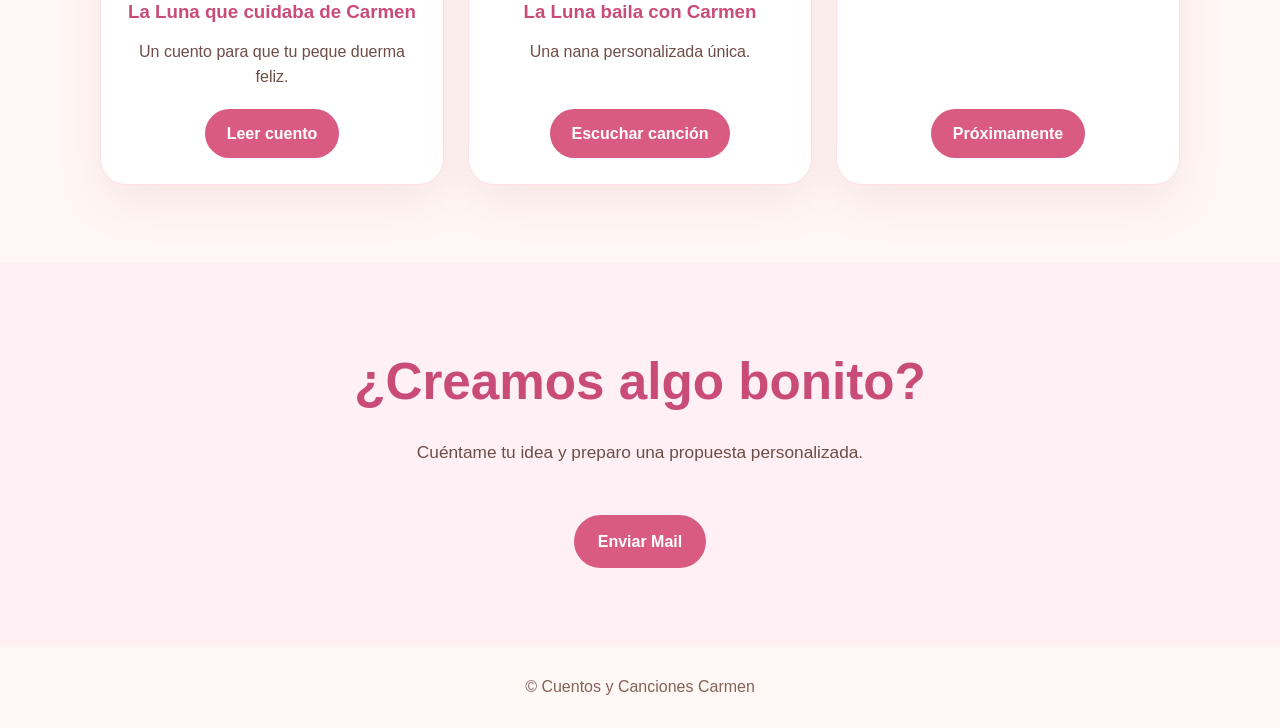
==== commit a85b0c6d: "Update index.html" ====
--- a/index.html
+++ b/index.html
@@ -412,7 +412,7 @@
           </h3>
 
           <p>
-            Un cuento suave para dormir bajo la luz de la luna.
+            Un cuento para que tu peque duerma feliz.
           </p>
 
           <a href="luna-carmen.html"
@@ -435,7 +435,7 @@
           </h3>
 
           <p>
-            Una canción dulce y personalizada para cantar, bailar y emocionar.
+            Una nana personalizada única.
           </p>
 
           <a href="la-luna-baila-con-carmen.mp3"
@@ -452,9 +452,13 @@
             Postal personalizada
           </h3>
 
-          <p>
-            Una imagen especial con nombre, frase bonita y diseño emocional para regalar o compartir.
-          </p>
+    <p>
+  Una imagen especial con nombre, frase bonita y diseño emocional para regalar o compartir.
+  </p>
+
+    <img src="postal-nacimiento-carmen.png"
+     alt="Postal personalizada de nacimiento"
+     class="postal-image">
 
           <a href="#contacto"
              class="btn-idea">
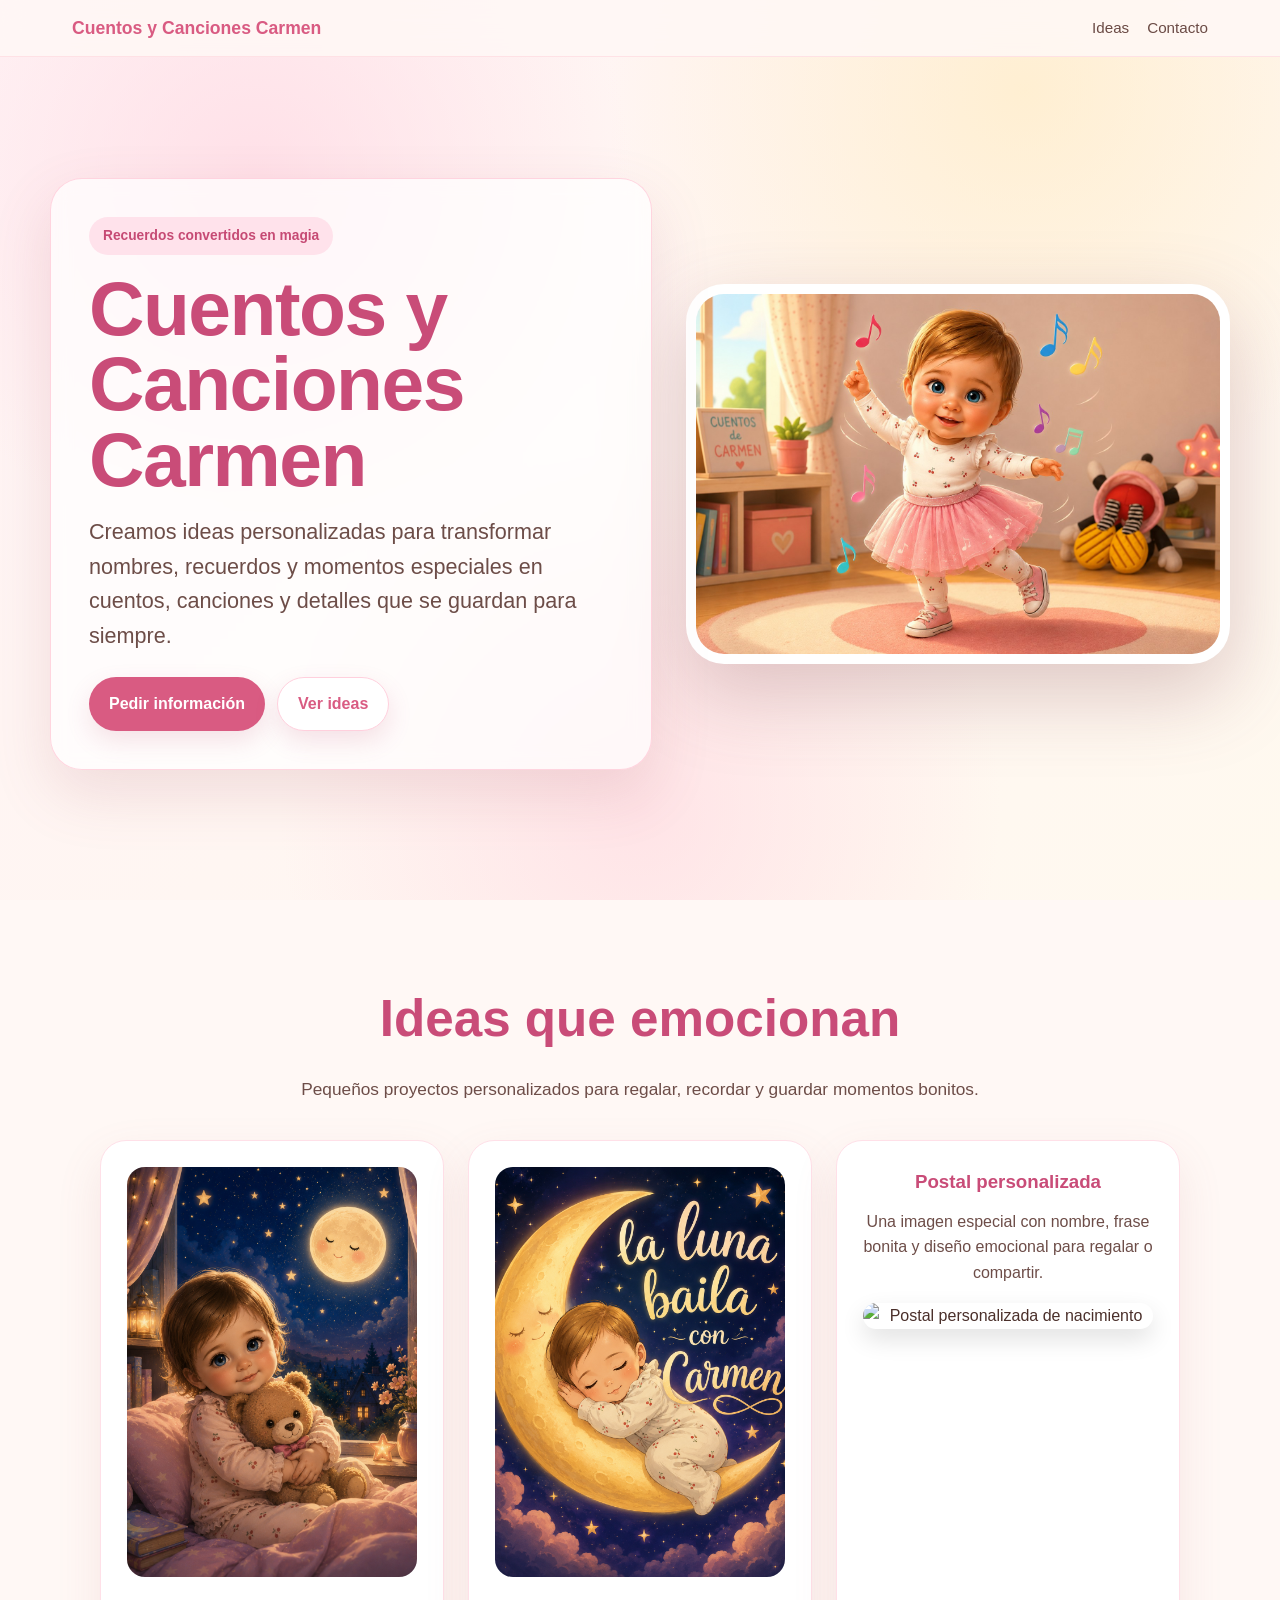
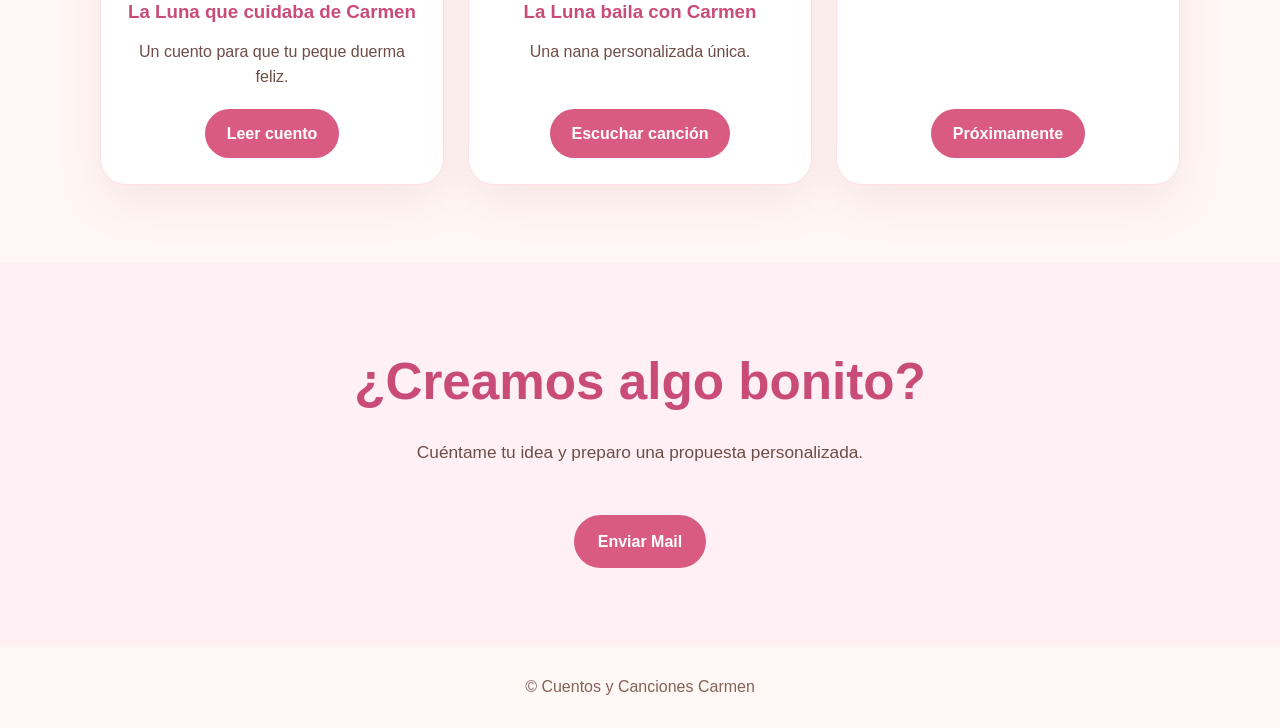
==== commit 122f333e: "Update index.html" ====
--- a/index.html
+++ b/index.html
@@ -7,7 +7,7 @@
   <title>Cuentos y Canciones Carmen</title>
 
   <meta name="description" content="Ideas personalizadas para convertir recuerdos bonitos en cuentos, canciones y detalles únicos." />
-
+  
   <style>
 
     *{
@@ -331,7 +331,15 @@
       }
 
     }
-
+.postal-image{
+  width:100%;
+  max-width:380px;
+  height:auto;
+  display:block;
+  margin:18px auto 0;
+  border-radius:20px;
+  box-shadow:0 10px 25px rgba(0,0,0,.12);
+}
   </style>
 </head>
 
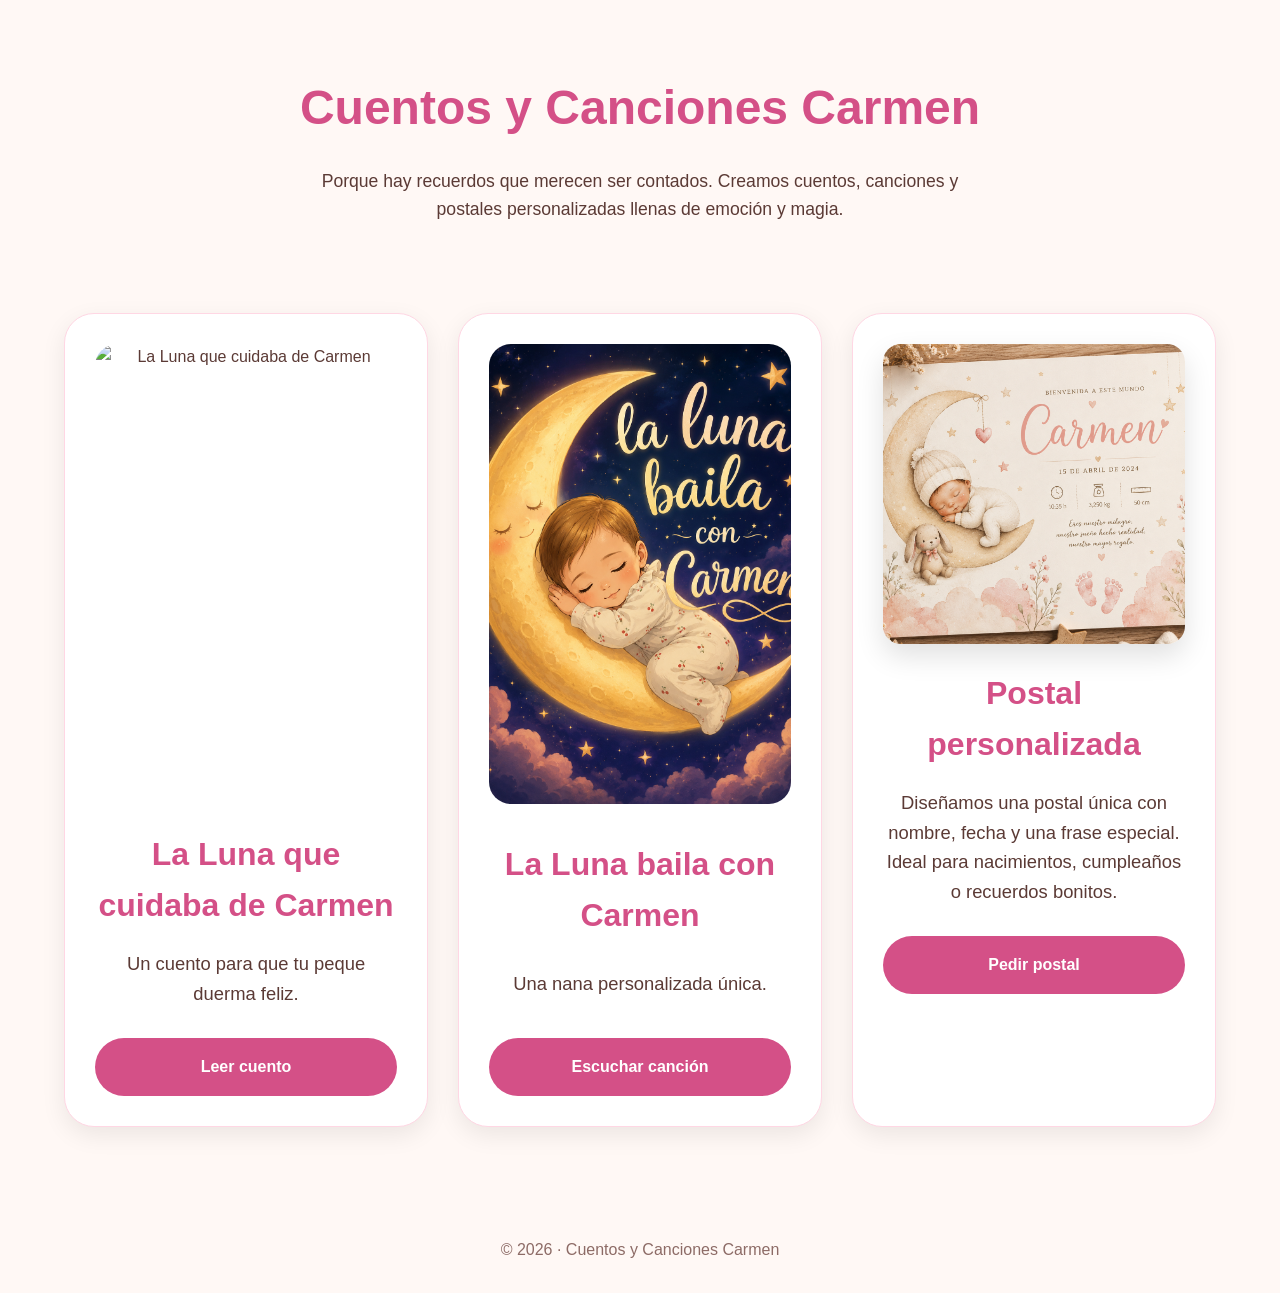
==== commit d425d7aa: "Update index.html" ====
--- a/index.html
+++ b/index.html
@@ -1,510 +1,237 @@
 <!DOCTYPE html>
 <html lang="es">
 <head>
-  <meta charset="UTF-8" />
-  <meta name="viewport" content="width=device-width, initial-scale=1.0" />
-
-  <title>Cuentos y Canciones Carmen</title>
-
-  <meta name="description" content="Ideas personalizadas para convertir recuerdos bonitos en cuentos, canciones y detalles únicos." />
-  
-  <style>
-
-    *{
-      box-sizing:border-box;
-      margin:0;
-      padding:0;
-    }
-
-    html{
-      scroll-behavior:smooth;
-    }
-
-    body{
-      font-family:Arial, Helvetica, sans-serif;
-      background:#fff8f5;
-      color:#4a2f2a;
-      line-height:1.6;
-      overflow-x:hidden;
-    }
-
-    a{
-      text-decoration:none;
-      color:inherit;
-    }
-
-    .navbar{
-      position:fixed;
-      top:0;
-      left:0;
-      width:100%;
-      z-index:20;
-      background:rgba(255,248,245,.88);
-      backdrop-filter:blur(12px);
-      border-bottom:1px solid rgba(255,198,211,.45);
-    }
-
-    .nav-inner{
-      max-width:1180px;
-      margin:auto;
-      padding:14px 22px;
-      display:flex;
-      align-items:center;
-      justify-content:space-between;
-      gap:16px;
-    }
-
-    .logo{
-      font-weight:800;
-      color:#d95b82;
-      font-size:1.1rem;
-    }
-
-    .menu{
-      display:flex;
-      gap:18px;
-      font-size:.95rem;
-      color:#6b4b45;
-    }
-
-    .menu a:hover{
-      color:#d95b82;
-    }
-
-    .hero{
-      min-height:100vh;
-      position:relative;
-      display:flex;
-      align-items:center;
-      justify-content:center;
-      padding:92px 20px 44px;
-      overflow:hidden;
-      background:linear-gradient(135deg,#fff3f5,#fff9ef);
-    }
-
-    .hero::before{
-      content:"";
-      position:absolute;
-      inset:0;
-      background:
-      radial-gradient(circle at 20% 20%,rgba(255,213,225,.65),transparent 30%),
-      radial-gradient(circle at 80% 10%,rgba(255,230,171,.45),transparent 32%),
-      radial-gradient(circle at 50% 90%,rgba(255,195,214,.38),transparent 35%);
-      z-index:0;
-    }
-
-    .hero-wrap{
-      position:relative;
-      z-index:2;
-      width:min(1180px,100%);
-      display:grid;
-      grid-template-columns:1.05fr .95fr;
-      align-items:center;
-      gap:34px;
-    }
-
-    .hero-text{
-      background:rgba(255,255,255,.72);
-      border:1px solid rgba(255,199,214,.75);
-      box-shadow:0 24px 60px rgba(165,85,98,.16);
-      border-radius:32px;
-      padding:38px;
-      backdrop-filter:blur(10px);
-    }
-
-    .eyebrow{
-      display:inline-block;
-      background:#ffe2eb;
-      color:#c64a74;
-      padding:8px 14px;
-      border-radius:999px;
-      font-weight:700;
-      font-size:.86rem;
-      margin-bottom:16px;
-    }
-
-    h1{
-      font-size:clamp(2.3rem,6vw,5.2rem);
-      line-height:.98;
-      color:#c94c78;
-      margin-bottom:18px;
-      letter-spacing:-1.5px;
-    }
-
-    .subtitle{
-      font-size:clamp(1.05rem,2vw,1.35rem);
-      color:#6d4d48;
-      max-width:560px;
-      margin-bottom:24px;
-    }
-
-    .buttons{
-      display:flex;
-      flex-wrap:wrap;
-      gap:12px;
-    }
-
-    .btn{
-      display:inline-flex;
-      align-items:center;
-      justify-content:center;
-      padding:13px 20px;
-      border-radius:999px;
-      font-weight:800;
-      transition:.25s ease;
-      box-shadow:0 10px 24px rgba(194,83,117,.16);
-    }
-
-    .btn.primary{
-      background:#d95b82;
-      color:white;
-    }
-
-    .btn.secondary{
-      background:white;
-      color:#d95b82;
-      border:1px solid #ffd0dd;
-    }
-
-    .btn:hover{
-      transform:translateY(-2px);
-    }
-
-    .hero-image-card{
-      border-radius:38px;
-      overflow:hidden;
-      box-shadow:0 30px 80px rgba(137,74,82,.28);
-      border:10px solid rgba(255,255,255,.85);
-      background:white;
-    }
-
-    .hero-image-card img{
-      display:block;
-      width:100%;
-      height:100%;
-      min-height:360px;
-      max-height:720px;
-      object-fit:cover;
-      object-position:center;
-    }
-
-    section{
-      padding:78px 22px;
-    }
-
-    .container{
-      max-width:1080px;
-      margin:auto;
-    }
-
-    .section-title{
-      text-align:center;
-      font-size:clamp(2rem,4vw,3.2rem);
-      color:#c94c78;
-      margin-bottom:16px;
-    }
-
-    .section-text{
-      text-align:center;
-      max-width:760px;
-      margin:0 auto 36px;
-      color:#6d4d48;
-      font-size:1.08rem;
-    }
-
-    .cards{
-      display:grid;
-      grid-template-columns:repeat(3,1fr);
-      gap:24px;
-      align-items:stretch;
-    }
-
-    .card{
-      background:white;
-      border-radius:26px;
-      padding:26px;
-      box-shadow:0 18px 45px rgba(180,99,111,.12);
-      border:1px solid #ffe0e8;
-      text-align:center;
-      display:flex;
-      flex-direction:column;
-      align-items:center;
-    }
-
-    .card h3{
-      color:#c94c78;
-      margin-bottom:12px;
-    }
-
-    .card p{
-      color:#6d4d48;
-      min-height:70px;
-    }
-
-    .idea-image{
-      width:100%;
-      max-width:330px;
-      height:410px;
-      object-fit:cover;
-      border-radius:18px;
-      display:block;
-      margin:0 auto 20px;
-    }
-
-    .btn-idea{
-      display:inline-block;
-      margin-top:auto;
-      padding:12px 22px;
-      background:#d95b82;
-      color:white;
-      border-radius:999px;
-      font-weight:800;
-      transition:.25s ease;
-    }
-
-    .btn-idea:hover{
-      background:#c94c78;
-      transform:translateY(-2px);
-    }
-
-    .contact{
-      background:#fff0f5;
-      text-align:center;
-    }
-
-    .mail{
-      display:inline-flex;
-      margin-top:12px;
-      background:#d95b82;
-      color:white;
-      padding:14px 24px;
-      border-radius:999px;
-      font-weight:800;
-    }
-
-    footer{
-      text-align:center;
-      padding:28px;
-      color:#84615a;
-      background:#fff8f5;
-    }
-
-    @media(max-width:850px){
-
-      .menu{
-        display:none;
-      }
-
-      .hero{
-        padding-top:86px;
-      }
-
-      .hero-wrap{
-        grid-template-columns:1fr;
-        gap:24px;
-      }
-
-      .hero-text{
-        padding:28px;
-        border-radius:26px;
-        text-align:center;
-        order:2;
-      }
-
-      .buttons{
-        justify-content:center;
-      }
-
-      .hero-image-card{
-        order:1;
-        border-width:7px;
-        border-radius:28px;
-      }
-
-      .hero-image-card img{
-        min-height:300px;
-        max-height:480px;
-      }
-
-      .cards{
-        grid-template-columns:1fr;
-      }
-
-    }
-.postal-image{
+<meta charset="UTF-8" />
+<meta name="viewport" content="width=device-width, initial-scale=1.0" />
+
+<title>Cuentos y Canciones Carmen</title>
+
+<style>
+
+*{
+  margin:0;
+  padding:0;
+  box-sizing:border-box;
+}
+
+body{
+  font-family:Arial, Helvetica, sans-serif;
+  background:#fff8f5;
+  color:#5b3a35;
+  line-height:1.6;
+}
+
+.container{
+  width:90%;
+  max-width:1200px;
+  margin:auto;
+}
+
+.hero{
+  text-align:center;
+  padding:70px 20px 40px;
+}
+
+.hero h1{
+  font-size:3rem;
+  color:#d45087;
+  margin-bottom:20px;
+}
+
+.hero p{
+  max-width:700px;
+  margin:auto;
+  font-size:1.1rem;
+}
+
+.cards{
+  display:grid;
+  grid-template-columns:repeat(auto-fit,minmax(300px,1fr));
+  gap:30px;
+  padding:50px 0 80px;
+}
+
+.card{
+  background:white;
+  border-radius:30px;
+  padding:30px;
+  text-align:center;
+  box-shadow:0 8px 25px rgba(0,0,0,.08);
+  border:1px solid #ffd7e4;
+  display:flex;
+  flex-direction:column;
+  justify-content:space-between;
+}
+
+.card img{
   width:100%;
-  max-width:380px;
-  height:auto;
+  height:460px;
+  object-fit:cover;
+  border-radius:22px;
+  margin-bottom:25px;
+}
+
+.card h3{
+  color:#d45087;
+  font-size:2rem;
+  margin-bottom:18px;
+}
+
+.card p{
+  font-size:1.15rem;
+  margin-bottom:30px;
+}
+
+.btn{
+  display:inline-block;
+  background:#d45087;
+  color:white;
+  padding:16px 32px;
+  border-radius:50px;
+  text-decoration:none;
+  font-weight:bold;
+  transition:.3s;
+}
+
+.btn:hover{
+  transform:translateY(-3px);
+  opacity:.9;
+}
+
+/* TARJETA POSTAL */
+
+.postal-card{
+  justify-content:flex-start;
+}
+
+.postal-card .postal-image{
+  width:100%;
+  height:300px;
+  object-fit:cover;
+  object-position:center;
   display:block;
-  margin:18px auto 0;
-  border-radius:20px;
-  box-shadow:0 10px 25px rgba(0,0,0,.12);
-}
-  </style>
+  margin:0 0 24px;
+  border-radius:18px;
+  box-shadow:0 12px 28px rgba(0,0,0,.12);
+}
+
+footer{
+  text-align:center;
+  padding:30px;
+  color:#8d6b66;
+}
+
+@media(max-width:768px){
+
+  .hero h1{
+    font-size:2.2rem;
+  }
+
+  .card img{
+    height:380px;
+  }
+
+}
+
+</style>
 </head>
 
 <body>
 
-  <header class="navbar">
-    <div class="nav-inner">
-      <a class="logo" href="#inicio">Cuentos y Canciones Carmen</a>
-
-      <nav class="menu">
-        <a href="#ideas">Ideas</a>
-        <a href="#contacto">Contacto</a>
-      </nav>
-    </div>
-  </header>
-
-  <main id="inicio" class="hero">
-
-    <div class="hero-wrap">
-
-      <div class="hero-text">
-
-        <span class="eyebrow">
-          Recuerdos convertidos en magia
-        </span>
-
-        <h1>
-          Cuentos y Canciones Carmen
-        </h1>
-
-        <p class="subtitle">
-          Creamos ideas personalizadas para transformar nombres, recuerdos y momentos especiales en cuentos, canciones y detalles que se guardan para siempre.
-        </p>
-
-        <div class="buttons">
-          <a class="btn primary" href="#contacto">
-            Pedir información
-          </a>
-
-          <a class="btn secondary" href="#ideas">
-            Ver ideas
-          </a>
-        </div>
-
-      </div>
-
-      <div class="hero-image-card">
-        <img src="hero-carmen.jpg" alt="Niña animada en un mundo mágico" />
-      </div>
-
-    </div>
-
-  </main>
-
-  <section id="ideas">
-
-    <div class="container">
-
-      <h2 class="section-title">
-        Ideas que emocionan
-      </h2>
-
-      <p class="section-text">
-        Pequeños proyectos personalizados para regalar, recordar y guardar momentos bonitos.
+<section class="hero">
+
+  <div class="container">
+
+    <h1>
+      Cuentos y Canciones Carmen
+    </h1>
+
+    <p>
+      Porque hay recuerdos que merecen ser contados.
+      Creamos cuentos, canciones y postales personalizadas llenas de emoción y magia.
+    </p>
+
+  </div>
+
+</section>
+
+<section class="container">
+
+  <div class="cards">
+
+    <!-- CUENTO -->
+
+    <article class="card">
+
+      <img src="cuento-carmen.png"
+           alt="La Luna que cuidaba de Carmen">
+
+      <h3>
+        La Luna que cuidaba de Carmen
+      </h3>
+
+      <p>
+        Un cuento para que tu peque duerma feliz.
       </p>
 
-      <div class="cards">
-
-        <article class="card">
-
-          <img
-            src="portada-luna-carmen.png"
-            alt="La Luna que cuidaba de Carmen"
-            class="idea-image">
-
-          <h3>
-            La Luna que cuidaba de Carmen
-          </h3>
-
-          <p>
-            Un cuento para que tu peque duerma feliz.
-          </p>
-
-          <a href="luna-carmen.html"
-             target="_blank"
-             class="btn-idea">
-            Leer cuento
-          </a>
-
-        </article>
-
-        <article class="card">
-
-          <img
-            src="luna-carmen.png"
-            alt="La Luna baila con Carmen"
-            class="idea-image">
-
-          <h3>
-            La Luna baila con Carmen
-          </h3>
-
-          <p>
-            Una nana personalizada única.
-          </p>
-
-          <a href="la-luna-baila-con-carmen.mp3"
-             target="_blank"
-             class="btn-idea">
-            Escuchar canción
-          </a>
-
-        </article>
-
-        <article class="card">
-
-          <h3>
-            Postal personalizada
-          </h3>
-
-    <p>
-  Una imagen especial con nombre, frase bonita y diseño emocional para regalar o compartir.
-  </p>
-
-    <img src="postal-nacimiento-carmen.png"
-     alt="Postal personalizada de nacimiento"
-     class="postal-image">
-
-          <a href="#contacto"
-             class="btn-idea">
-            Próximamente
-          </a>
-
-        </article>
-
-      </div>
-
-    </div>
-
-  </section>
-
-  <section id="contacto" class="contact">
-
-    <div class="container">
-
-      <h2 class="section-title">
-        ¿Creamos algo bonito?
-      </h2>
-
-      <p class="section-text">
-        Cuéntame tu idea y preparo una propuesta personalizada.
+      <a href="#" class="btn">
+        Leer cuento
+      </a>
+
+    </article>
+
+    <!-- CANCIÓN -->
+
+    <article class="card">
+
+      <img src="luna-carmen.png"
+           alt="La Luna baila con Carmen">
+
+      <h3>
+        La Luna baila con Carmen
+      </h3>
+
+      <p>
+        Una nana personalizada única.
       </p>
 
-      <a class="mail"
-         href="mailto:carmenycuentos@gmail.com">
-        Enviar Mail
+      <a href="#" class="btn">
+        Escuchar canción
       </a>
 
-    </div>
-
-  </section>
-
-  <footer>
-    © Cuentos y Canciones Carmen
-  </footer>
+    </article>
+
+    <!-- POSTAL -->
+
+    <article class="card postal-card">
+
+      <img src="postal-nacimiento-carmen.png"
+           alt="Postal personalizada de nacimiento"
+           class="postal-image">
+
+      <h3>
+        Postal personalizada
+      </h3>
+
+      <p>
+        Diseñamos una postal única con nombre, fecha y una frase especial.
+        Ideal para nacimientos, cumpleaños o recuerdos bonitos.
+      </p>
+
+      <a href="mailto:carmenycuentos@gmail.com?subject=Quiero una postal personalizada"
+         class="btn">
+        Pedir postal
+      </a>
+
+    </article>
+
+  </div>
+
+</section>
+
+<footer>
+  © 2026 · Cuentos y Canciones Carmen
+</footer>
 
 </body>
 </html>
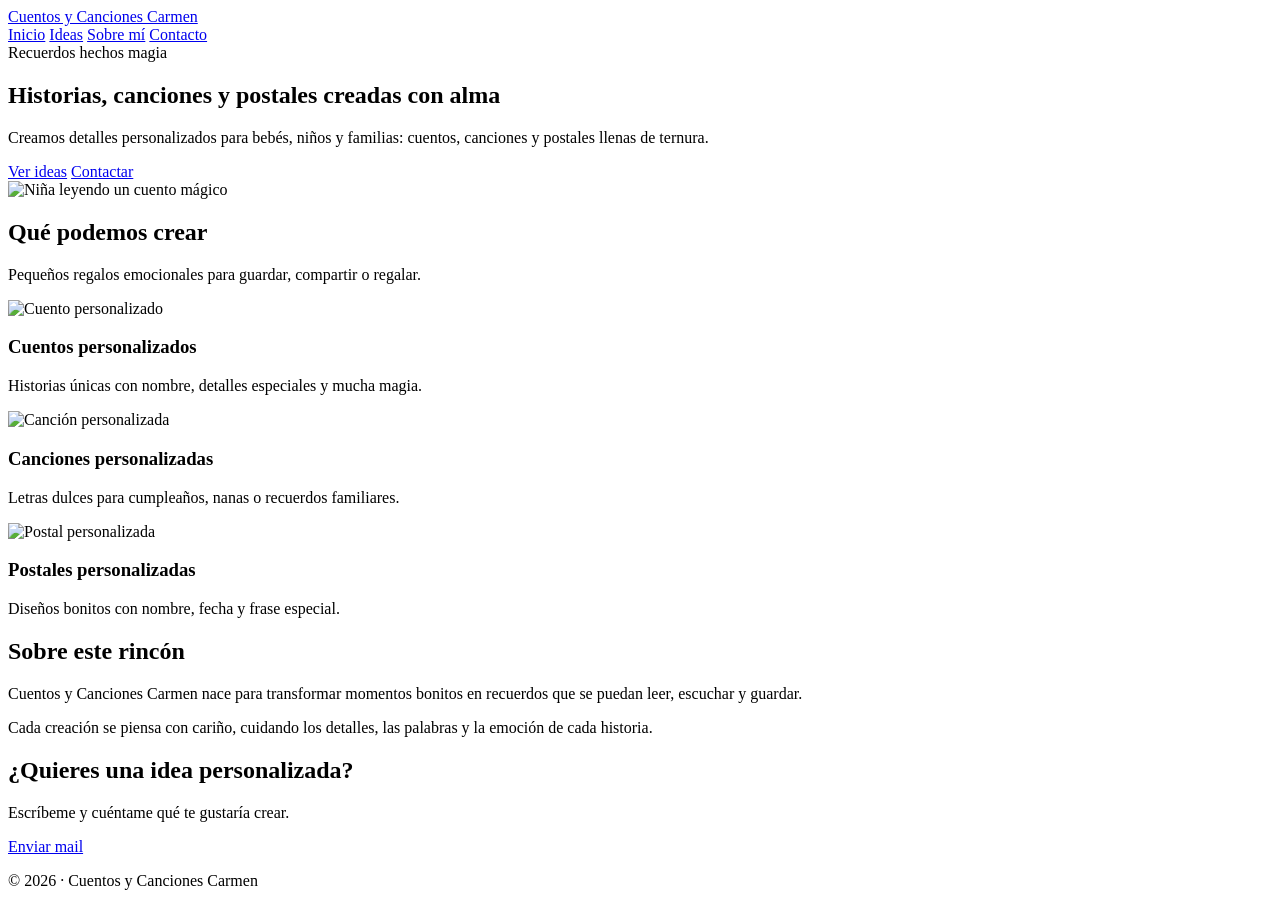
==== commit 6949be44: "Update index.html" ====
--- a/index.html
+++ b/index.html
@@ -1,236 +1,102 @@
 <!DOCTYPE html>
 <html lang="es">
 <head>
-<meta charset="UTF-8" />
-<meta name="viewport" content="width=device-width, initial-scale=1.0" />
-
-<title>Cuentos y Canciones Carmen</title>
-
-<style>
-
-*{
-  margin:0;
-  padding:0;
-  box-sizing:border-box;
-}
-
-body{
-  font-family:Arial, Helvetica, sans-serif;
-  background:#fff8f5;
-  color:#5b3a35;
-  line-height:1.6;
-}
-
-.container{
-  width:90%;
-  max-width:1200px;
-  margin:auto;
-}
-
-.hero{
-  text-align:center;
-  padding:70px 20px 40px;
-}
-
-.hero h1{
-  font-size:3rem;
-  color:#d45087;
-  margin-bottom:20px;
-}
-
-.hero p{
-  max-width:700px;
-  margin:auto;
-  font-size:1.1rem;
-}
-
-.cards{
-  display:grid;
-  grid-template-columns:repeat(auto-fit,minmax(300px,1fr));
-  gap:30px;
-  padding:50px 0 80px;
-}
-
-.card{
-  background:white;
-  border-radius:30px;
-  padding:30px;
-  text-align:center;
-  box-shadow:0 8px 25px rgba(0,0,0,.08);
-  border:1px solid #ffd7e4;
-  display:flex;
-  flex-direction:column;
-  justify-content:space-between;
-}
-
-.card img{
-  width:100%;
-  height:460px;
-  object-fit:cover;
-  border-radius:22px;
-  margin-bottom:25px;
-}
-
-.card h3{
-  color:#d45087;
-  font-size:2rem;
-  margin-bottom:18px;
-}
-
-.card p{
-  font-size:1.15rem;
-  margin-bottom:30px;
-}
-
-.btn{
-  display:inline-block;
-  background:#d45087;
-  color:white;
-  padding:16px 32px;
-  border-radius:50px;
-  text-decoration:none;
-  font-weight:bold;
-  transition:.3s;
-}
-
-.btn:hover{
-  transform:translateY(-3px);
-  opacity:.9;
-}
-
-/* TARJETA POSTAL */
-
-.postal-card{
-  justify-content:flex-start;
-}
-
-.postal-card .postal-image{
-  width:100%;
-  height:300px;
-  object-fit:cover;
-  object-position:center;
-  display:block;
-  margin:0 0 24px;
-  border-radius:18px;
-  box-shadow:0 12px 28px rgba(0,0,0,.12);
-}
-
-footer{
-  text-align:center;
-  padding:30px;
-  color:#8d6b66;
-}
-
-@media(max-width:768px){
-
-  .hero h1{
-    font-size:2.2rem;
-  }
-
-  .card img{
-    height:380px;
-  }
-
-}
-
-</style>
+  <meta charset="UTF-8">
+  <meta name="viewport" content="width=device-width, initial-scale=1.0">
+  <title>Cuentos y Canciones Carmen</title>
+  <meta name="description" content="Cuentos, canciones y postales personalizadas para convertir recuerdos bonitos en detalles únicos.">
+  <link rel="stylesheet" href="style.css">
 </head>
 
 <body>
 
+<header class="header">
+  <a href="index.html" class="logo">Cuentos y Canciones Carmen</a>
+
+  <nav class="nav">
+    <a href="index.html">Inicio</a>
+    <a href="ideas.html">Ideas</a>
+    <a href="#sobre-mi">Sobre mí</a>
+    <a href="#contacto">Contacto</a>
+  </nav>
+</header>
+
 <section class="hero">
+  <div class="hero-text">
+    <span class="tag">Recuerdos hechos magia</span>
 
-  <div class="container">
-
-    <h1>
-      Cuentos y Canciones Carmen
-    </h1>
+    <h1>Historias, canciones y postales creadas con alma</h1>
 
     <p>
-      Porque hay recuerdos que merecen ser contados.
-      Creamos cuentos, canciones y postales personalizadas llenas de emoción y magia.
+      Creamos detalles personalizados para bebés, niños y familias:
+      cuentos, canciones y postales llenas de ternura.
     </p>
 
+    <div class="hero-buttons">
+      <a href="ideas.html" class="btn">Ver ideas</a>
+      <a href="mailto:carmenycuentos@gmail.com" class="btn secondary">Contactar</a>
+    </div>
   </div>
 
+  <div class="hero-image">
+    <img src="images/hero-carmen.png" alt="Niña leyendo un cuento mágico">
+  </div>
 </section>
 
-<section class="container">
+<section class="section">
+  <h2>Qué podemos crear</h2>
+  <p class="section-intro">
+    Pequeños regalos emocionales para guardar, compartir o regalar.
+  </p>
 
   <div class="cards">
-
-    <!-- CUENTO -->
+    <article class="card">
+      <img src="images/cuento-carmen.png" alt="Cuento personalizado">
+      <h3>Cuentos personalizados</h3>
+      <p>Historias únicas con nombre, detalles especiales y mucha magia.</p>
+    </article>
 
     <article class="card">
-
-      <img src="cuento-carmen.png"
-           alt="La Luna que cuidaba de Carmen">
-
-      <h3>
-        La Luna que cuidaba de Carmen
-      </h3>
-
-      <p>
-        Un cuento para que tu peque duerma feliz.
-      </p>
-
-      <a href="#" class="btn">
-        Leer cuento
-      </a>
-
+      <img src="images/luna-carmen.png" alt="Canción personalizada">
+      <h3>Canciones personalizadas</h3>
+      <p>Letras dulces para cumpleaños, nanas o recuerdos familiares.</p>
     </article>
 
-    <!-- CANCIÓN -->
+    <article class="card">
+      <img src="images/postal-nacimiento-carmen.png" alt="Postal personalizada">
+      <h3>Postales personalizadas</h3>
+      <p>Diseños bonitos con nombre, fecha y frase especial.</p>
+    </article>
+  </div>
+</section>
 
-    <article class="card">
+<section id="sobre-mi" class="about">
+  <div>
+    <h2>Sobre este rincón</h2>
+    <p>
+      Cuentos y Canciones Carmen nace para transformar momentos bonitos
+      en recuerdos que se puedan leer, escuchar y guardar.
+    </p>
+    <p>
+      Cada creación se piensa con cariño, cuidando los detalles, las palabras
+      y la emoción de cada historia.
+    </p>
+  </div>
+</section>
 
-      <img src="luna-carmen.png"
-           alt="La Luna baila con Carmen">
+<section id="contacto" class="contact">
+  <h2>¿Quieres una idea personalizada?</h2>
+  <p>
+    Escríbeme y cuéntame qué te gustaría crear.
+  </p>
 
-      <h3>
-        La Luna baila con Carmen
-      </h3>
-
-      <p>
-        Una nana personalizada única.
-      </p>
-
-      <a href="#" class="btn">
-        Escuchar canción
-      </a>
-
-    </article>
-
-    <!-- POSTAL -->
-
-    <article class="card postal-card">
-
-      <img src="postal-nacimiento-carmen.png"
-           alt="Postal personalizada de nacimiento"
-           class="postal-image">
-
-      <h3>
-        Postal personalizada
-      </h3>
-
-      <p>
-        Diseñamos una postal única con nombre, fecha y una frase especial.
-        Ideal para nacimientos, cumpleaños o recuerdos bonitos.
-      </p>
-
-      <a href="mailto:carmenycuentos@gmail.com?subject=Quiero una postal personalizada"
-         class="btn">
-        Pedir postal
-      </a>
-
-    </article>
-
-  </div>
-
+  <a href="mailto:carmenycuentos@gmail.com?subject=Quiero una creación personalizada" class="btn">
+    Enviar mail
+  </a>
 </section>
 
 <footer>
-  © 2026 · Cuentos y Canciones Carmen
+  <p>© 2026 · Cuentos y Canciones Carmen</p>
 </footer>
 
 </body>
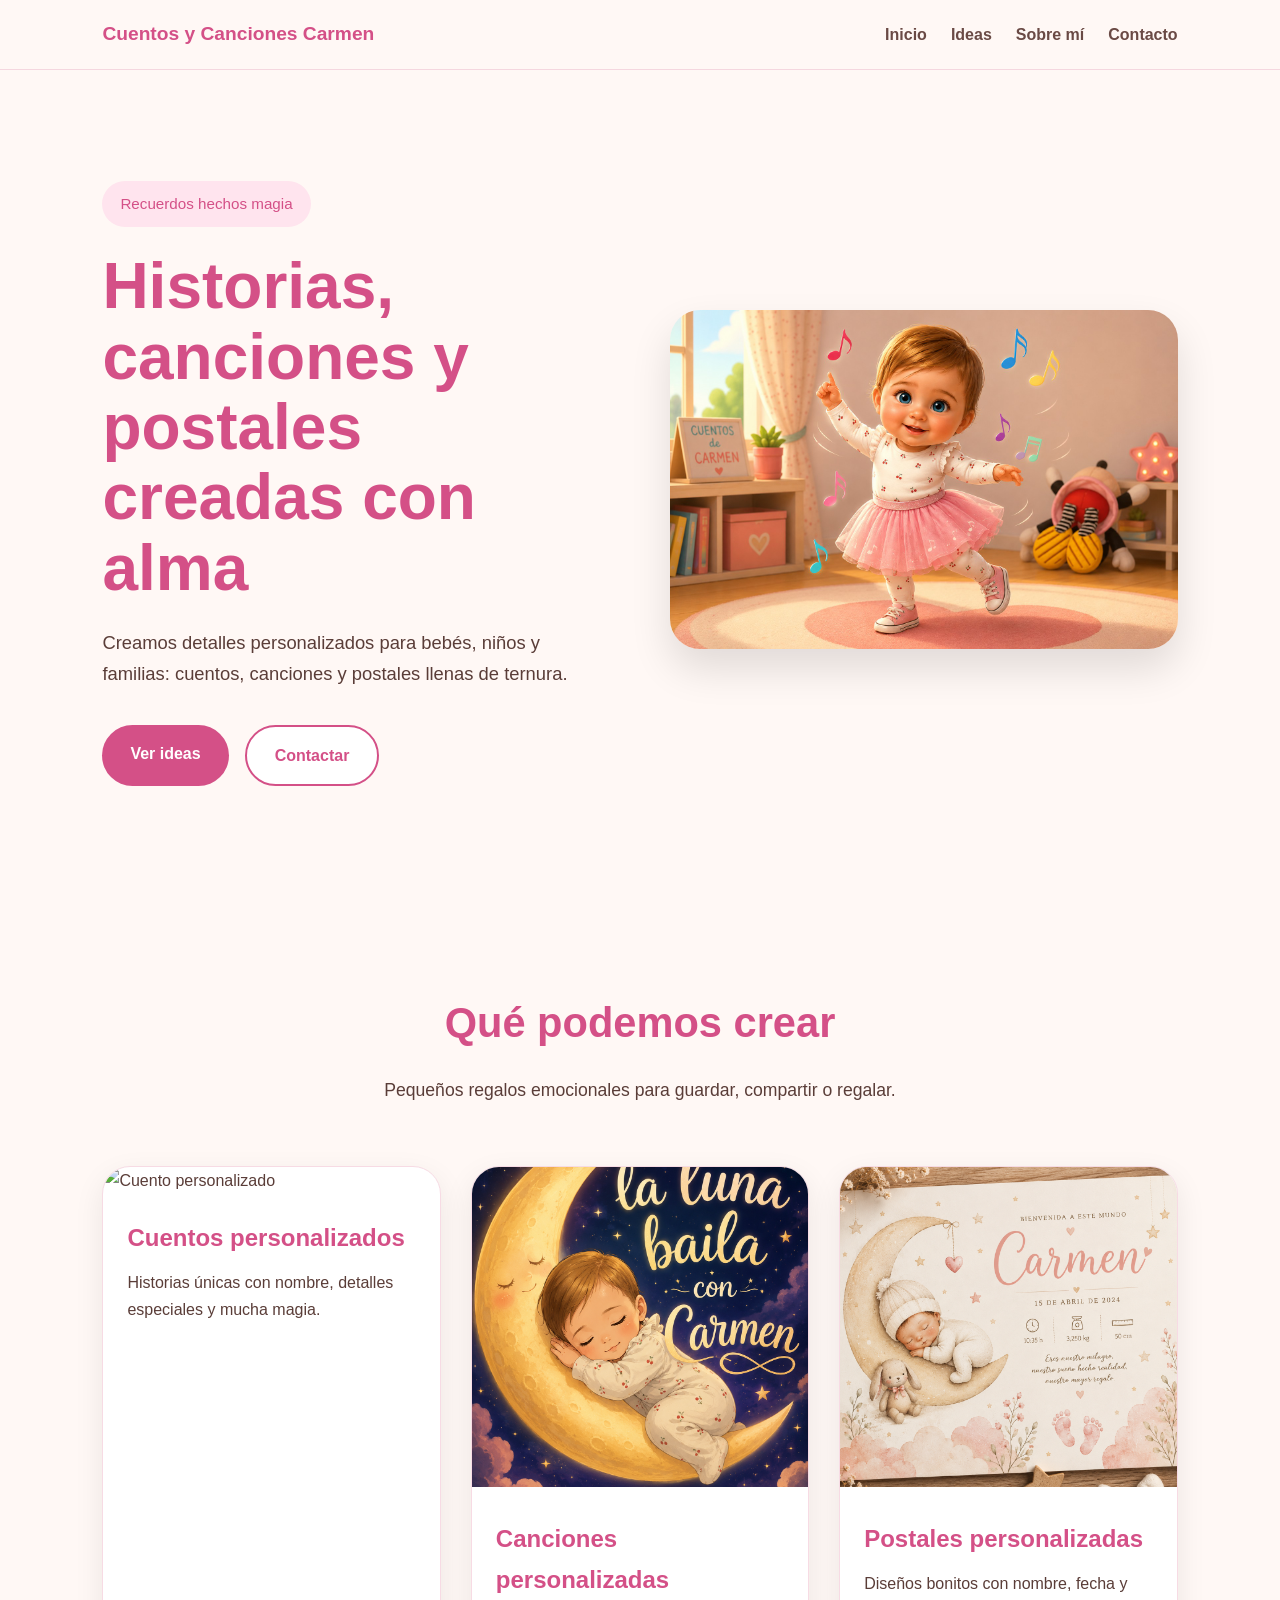
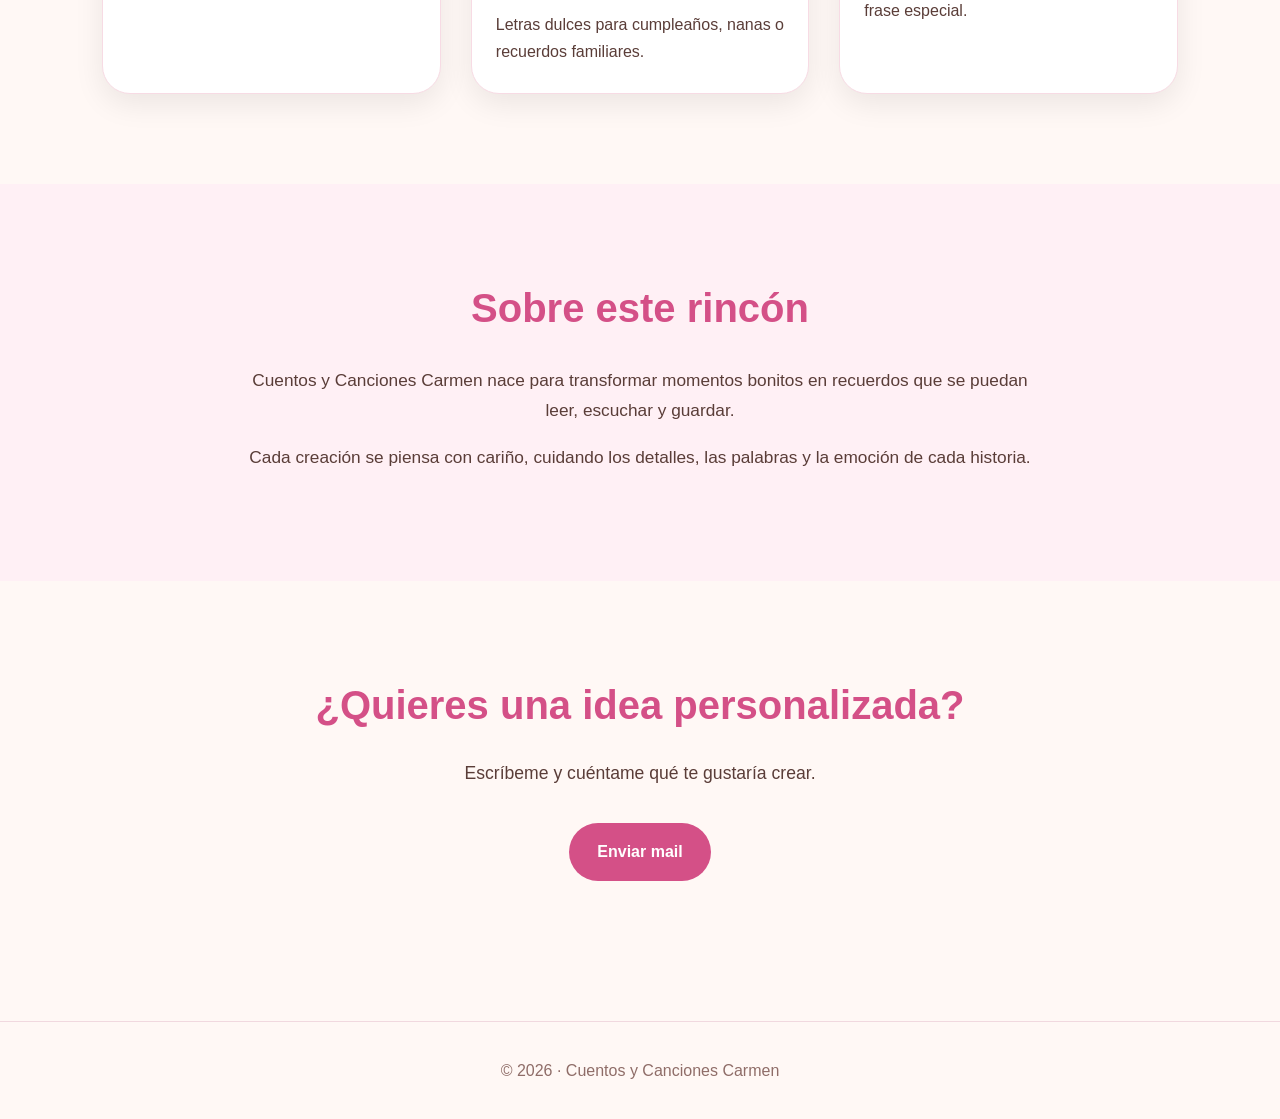
==== commit f0dc1cf5: "Update index.html" ====
--- a/index.html
+++ b/index.html
@@ -39,7 +39,7 @@
   </div>
 
   <div class="hero-image">
-    <img src="images/hero-carmen.png" alt="Niña leyendo un cuento mágico">
+    <img src="images/hero-carmen.jpg" alt="Niña leyendo un cuento mágico">
   </div>
 </section>
 
--- a/style.css
+++ b/style.css
@@ -0,0 +1,312 @@
+/* RESET */
+
+*{
+  margin:0;
+  padding:0;
+  box-sizing:border-box;
+}
+
+html{
+  scroll-behavior:smooth;
+}
+
+body{
+  font-family:Arial, Helvetica, sans-serif;
+  background:#fff8f5;
+  color:#5a3d38;
+  line-height:1.7;
+  overflow-x:hidden;
+}
+
+/* HEADER */
+
+.header{
+  position:sticky;
+  top:0;
+  z-index:100;
+  display:flex;
+  justify-content:space-between;
+  align-items:center;
+  padding:18px 8%;
+  background:rgba(255,248,245,.92);
+  backdrop-filter:blur(10px);
+  border-bottom:1px solid #f5d7df;
+}
+
+.logo{
+  text-decoration:none;
+  color:#d45087;
+  font-size:1.2rem;
+  font-weight:bold;
+}
+
+.nav{
+  display:flex;
+  gap:24px;
+}
+
+.nav a{
+  text-decoration:none;
+  color:#6a4a45;
+  font-weight:600;
+  transition:.3s;
+}
+
+.nav a:hover{
+  color:#d45087;
+}
+
+/* HERO */
+
+.hero{
+  min-height:92vh;
+  display:grid;
+  grid-template-columns:1fr 1fr;
+  align-items:center;
+  gap:60px;
+  padding:70px 8%;
+}
+
+.hero-text h1{
+  font-size:4rem;
+  line-height:1.1;
+  margin-bottom:24px;
+  color:#d45087;
+}
+
+.hero-text p{
+  font-size:1.15rem;
+  max-width:560px;
+  margin-bottom:35px;
+}
+
+.tag{
+  display:inline-block;
+  background:#ffe4ee;
+  color:#d45087;
+  padding:10px 18px;
+  border-radius:40px;
+  font-size:.95rem;
+  margin-bottom:24px;
+}
+
+.hero-buttons{
+  display:flex;
+  gap:16px;
+  flex-wrap:wrap;
+}
+
+.hero-image img{
+  width:100%;
+  border-radius:30px;
+  box-shadow:0 20px 40px rgba(0,0,0,.12);
+}
+
+/* BUTTONS */
+
+.btn{
+  display:inline-block;
+  background:#d45087;
+  color:white;
+  padding:15px 28px;
+  border-radius:50px;
+  text-decoration:none;
+  font-weight:bold;
+  transition:.3s;
+}
+
+.btn:hover{
+  transform:translateY(-3px);
+  opacity:.92;
+}
+
+.btn.secondary{
+  background:white;
+  color:#d45087;
+  border:2px solid #d45087;
+}
+
+/* SECTIONS */
+
+.section{
+  padding:90px 8%;
+}
+
+.section h2{
+  text-align:center;
+  font-size:2.6rem;
+  color:#d45087;
+  margin-bottom:18px;
+}
+
+.section-intro{
+  text-align:center;
+  max-width:700px;
+  margin:0 auto 60px;
+  font-size:1.1rem;
+}
+
+/* CARDS */
+
+.cards{
+  display:grid;
+  grid-template-columns:repeat(auto-fit,minmax(300px,1fr));
+  gap:30px;
+}
+
+.card{
+  background:white;
+  border-radius:28px;
+  overflow:hidden;
+  box-shadow:0 10px 30px rgba(0,0,0,.08);
+  transition:.35s;
+  border:1px solid #f7dbe4;
+}
+
+.card:hover{
+  transform:translateY(-8px);
+}
+
+.card img{
+  width:100%;
+  height:320px;
+  object-fit:cover;
+}
+
+.card h3{
+  color:#d45087;
+  font-size:1.5rem;
+  padding:24px 24px 10px;
+}
+
+.card p{
+  padding:0 24px 28px;
+}
+
+/* ABOUT */
+
+.about{
+  padding:90px 8%;
+  background:#fff0f5;
+  text-align:center;
+}
+
+.about h2{
+  font-size:2.5rem;
+  color:#d45087;
+  margin-bottom:24px;
+}
+
+.about p{
+  max-width:800px;
+  margin:0 auto 18px;
+  font-size:1.08rem;
+}
+
+/* CONTACT */
+
+.contact{
+  padding:90px 8%;
+  text-align:center;
+}
+
+.contact h2{
+  font-size:2.5rem;
+  color:#d45087;
+  margin-bottom:20px;
+}
+
+.contact p{
+  margin-bottom:35px;
+  font-size:1.1rem;
+}
+
+/* PAGE HERO */
+
+.page-hero{
+  text-align:center;
+  padding:90px 20px 50px;
+}
+
+.page-hero h1{
+  font-size:3.2rem;
+  color:#d45087;
+  margin-bottom:20px;
+}
+
+.page-hero p{
+  max-width:700px;
+  margin:auto;
+  font-size:1.1rem;
+}
+
+/* FOOTER */
+
+footer{
+  text-align:center;
+  padding:35px 20px;
+  color:#8f6d68;
+  border-top:1px solid #f1d9df;
+  margin-top:50px;
+}
+
+/* RESPONSIVE */
+
+@media(max-width:900px){
+
+  .hero{
+    grid-template-columns:1fr;
+    text-align:center;
+    padding-top:40px;
+  }
+
+  .hero-text p{
+    margin:auto auto 35px;
+  }
+
+  .hero-buttons{
+    justify-content:center;
+  }
+
+  .hero-text h1{
+    font-size:2.8rem;
+  }
+
+}
+
+@media(max-width:600px){
+
+  .header{
+    flex-direction:column;
+    gap:14px;
+  }
+
+  .nav{
+    gap:16px;
+    flex-wrap:wrap;
+    justify-content:center;
+  }
+
+  .hero-text h1{
+    font-size:2.2rem;
+  }
+
+  .section h2,
+  .about h2,
+  .contact h2{
+    font-size:2rem;
+  }
+
+  .page-hero h1{
+    font-size:2.3rem;
+  }
+.card{
+  display:flex;
+  flex-direction:column;
+}
+
+.card .card-btn{
+  margin:0 24px 28px;
+  align-self:flex-start;
+}
+}
